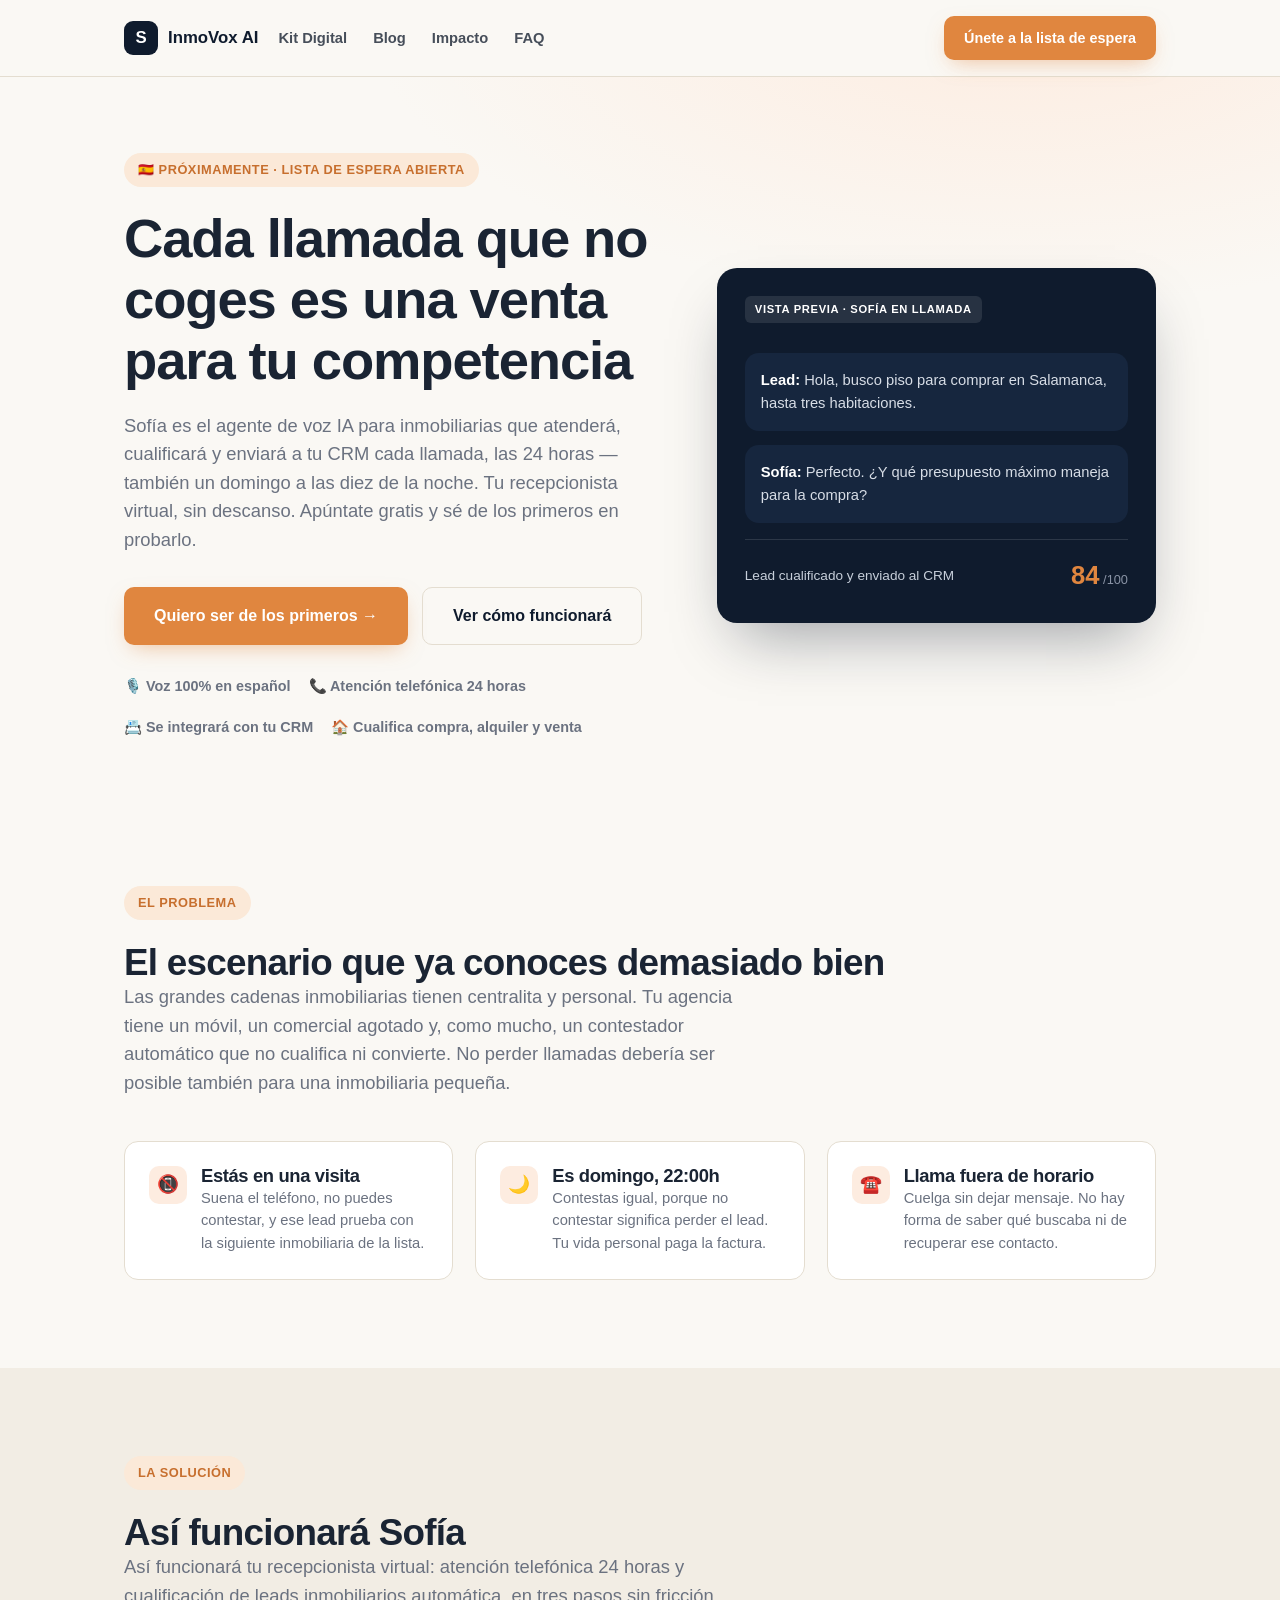
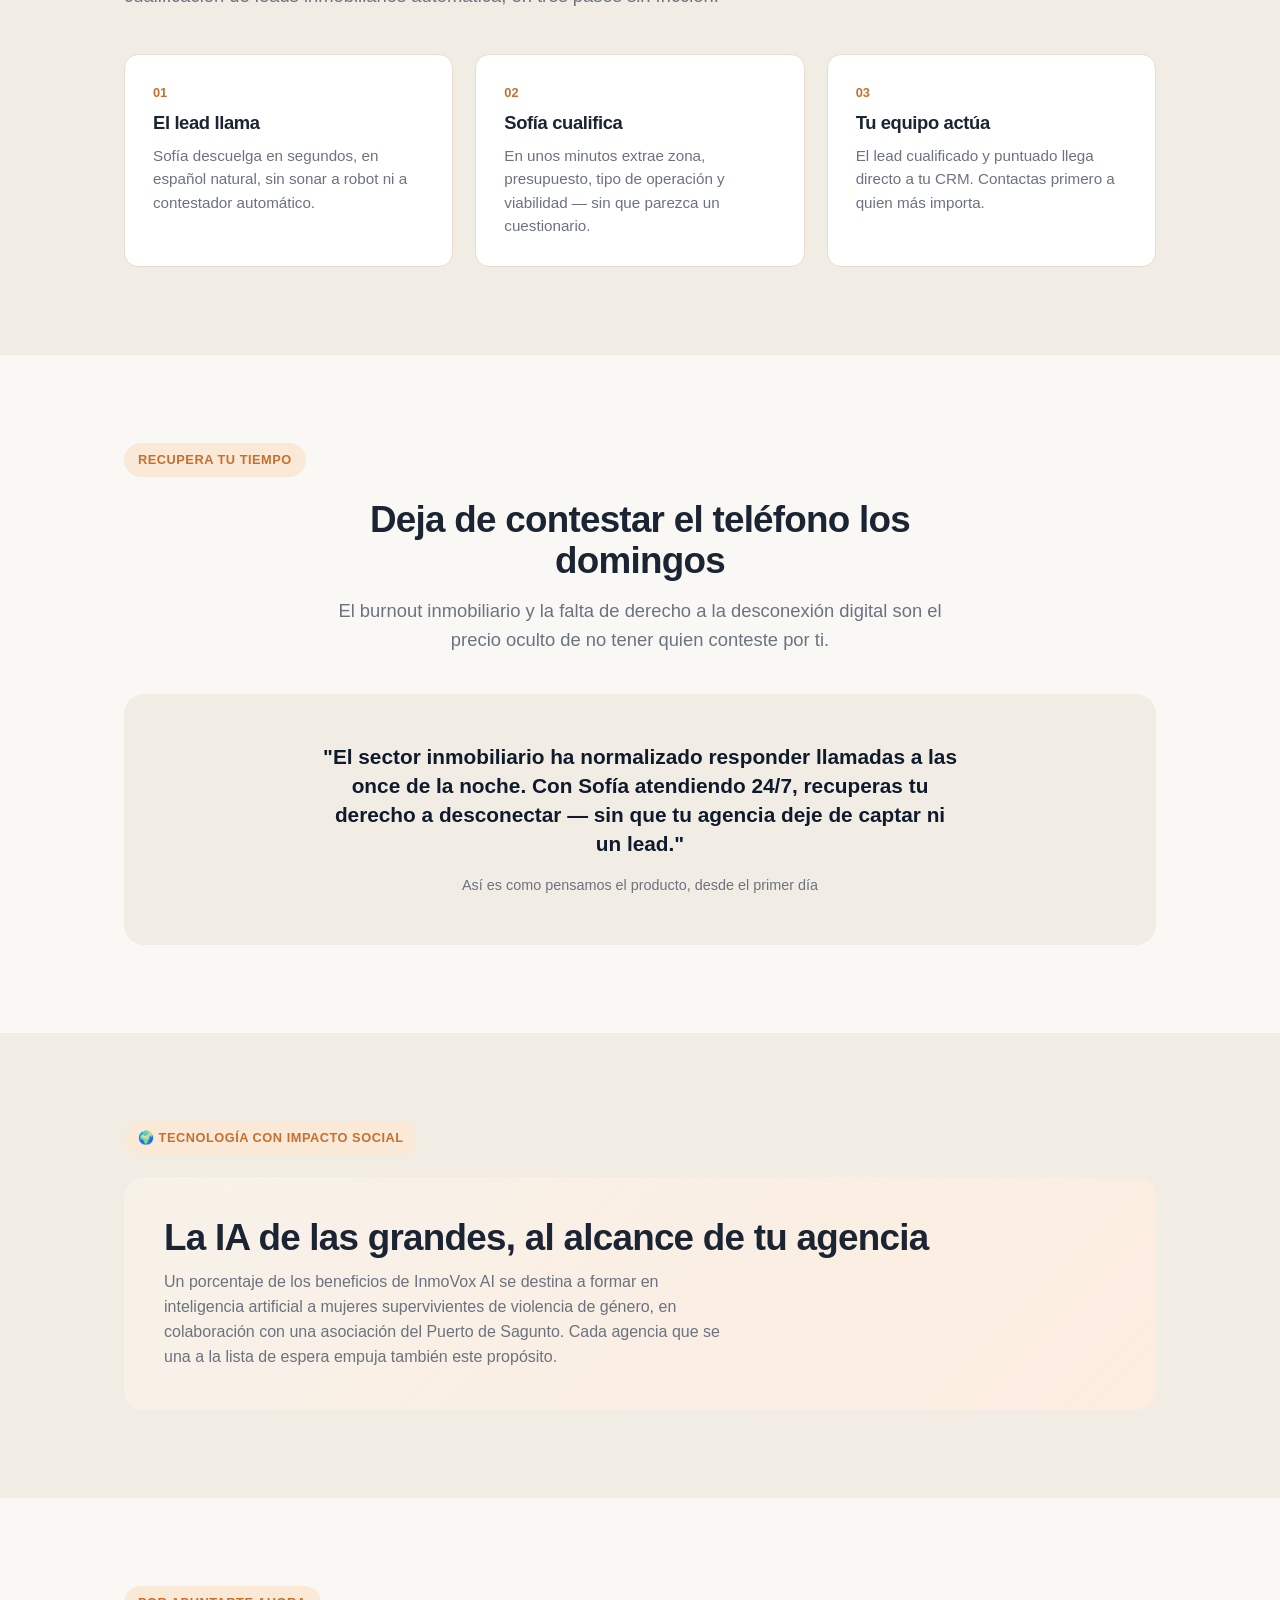
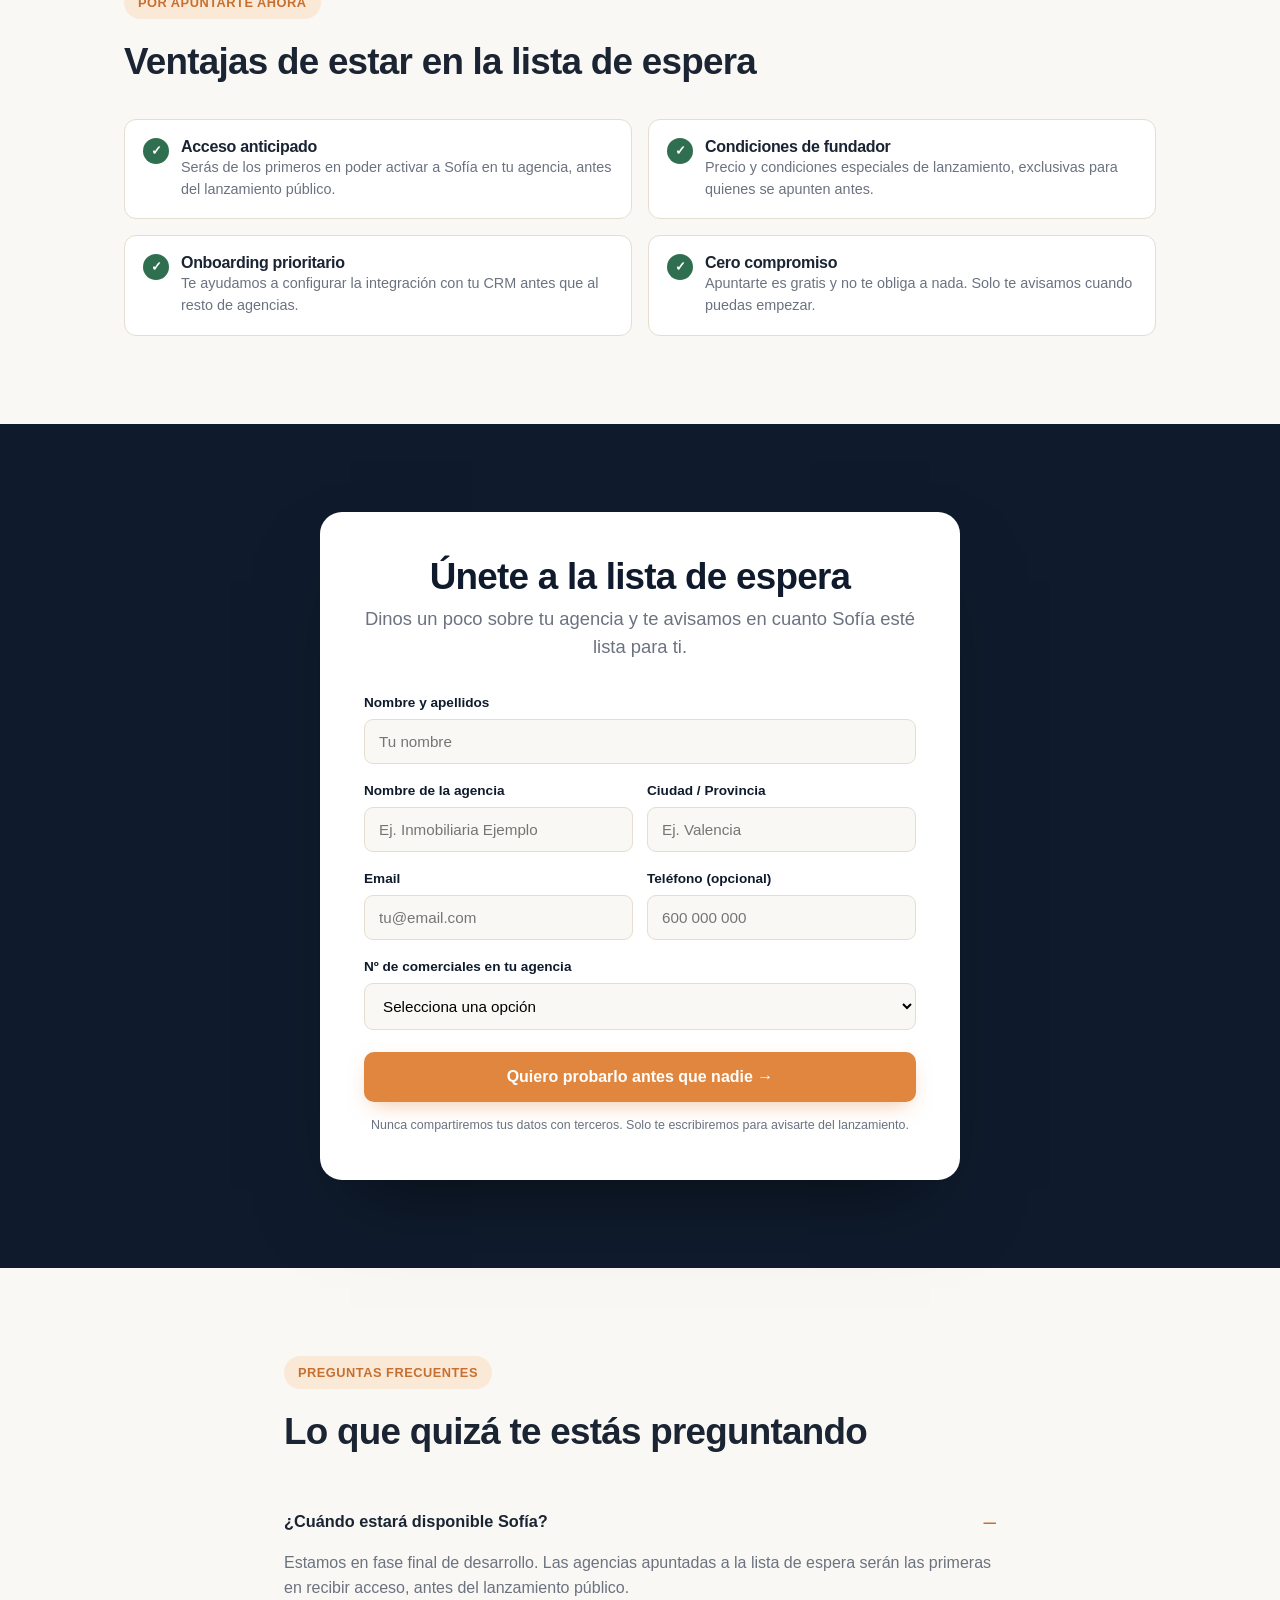
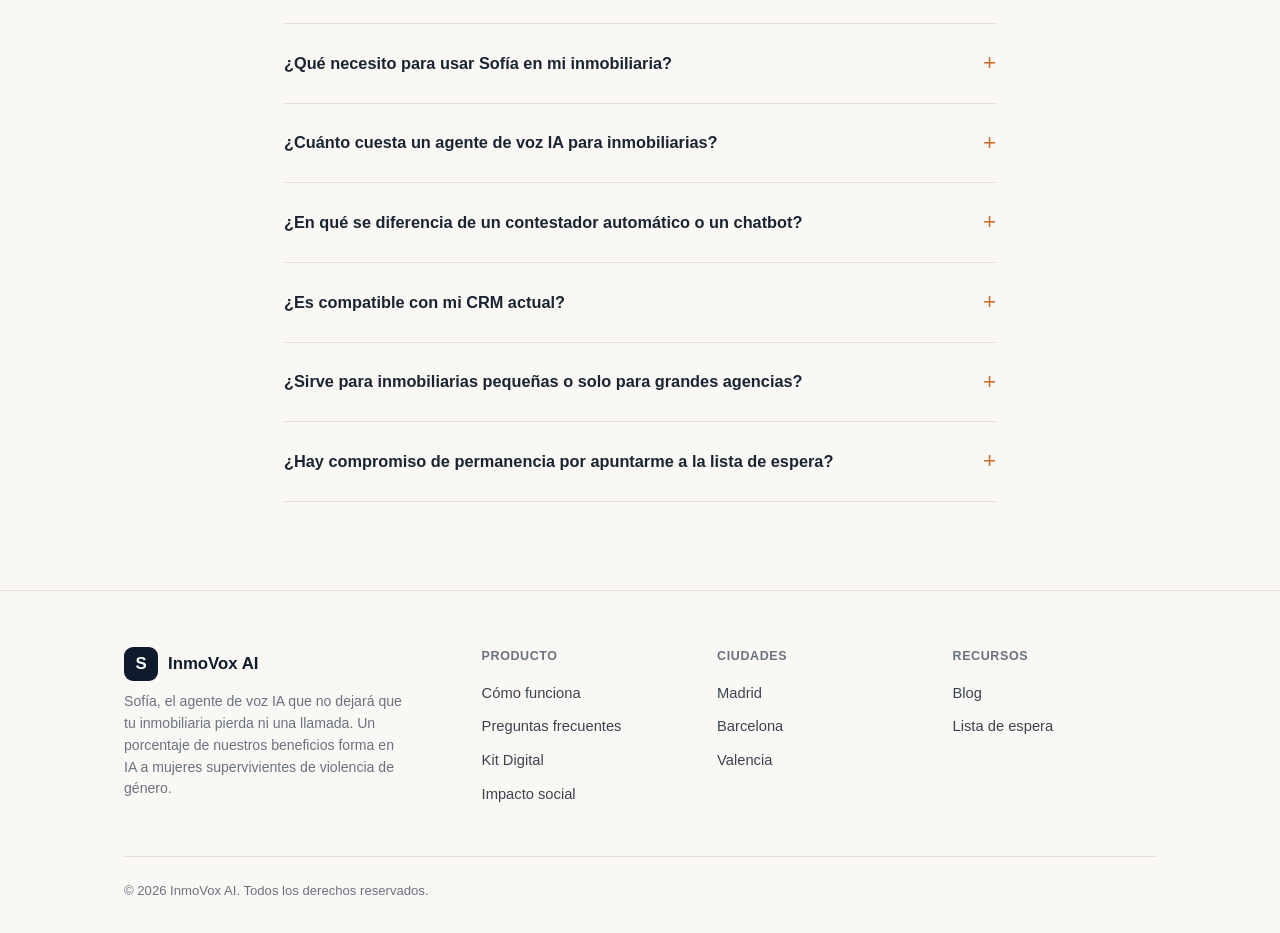
==== index.html @ 0a66fdf8 "Add files via upload" ====
<!DOCTYPE html>
<html lang="es">
<head>
<meta charset="UTF-8">
<meta name="viewport" content="width=device-width, initial-scale=1.0">

<!--
  ============================================================================
  NOTA PARA PILAR — ANTES DE PUBLICAR:
  1) FORMULARIO: ya conectado a Supabase (proyecto "Voice AI Inmobiliaria",
     tabla public.waitlist_signups). Cada envio en index.html, kit-digital.html
     y las 3 paginas de ciudad inserta una fila real. RLS solo permite INSERT
     publico: nadie puede leer los datos desde el navegador, solo tu desde el
     dashboard de Supabase o via SQL.
  2) DOMINIO: sustituir "https://TU-DOMINIO-AQUI.com/" en <link rel="canonical">
     y en las etiquetas og:url de TODAS las paginas una vez tengas el dominio
     final.
  3) OG:IMAGE: falta añadir una imagen de 1200x630px para vista previa al
     compartir en redes/WhatsApp. Añadir og:image y twitter:image cuando la
     tengas.
  ============================================================================
-->

<title>Agente de Voz IA para Inmobiliarias — Sofía | InmoVox AI</title>
<meta name="description" content="Sofía: el agente de voz IA para inmobiliarias que atiende, cualifica y envía leads a tu CRM 24/7. Recepcionista virtual para agencias pequeñas y medianas. Únete gratis a la lista de espera.">
<meta name="robots" content="index, follow">
<link rel="canonical" href="https://TU-DOMINIO-AQUI.com/">

<meta property="og:type" content="website">
<meta property="og:title" content="Agente de Voz IA para Inmobiliarias — Sofía | Lista de espera">
<meta property="og:description" content="Sofía, el agente de voz IA para inmobiliarias: atiende, cualifica y envía leads a tu CRM 24/7. Recepcionista virtual para agencias pequeñas. Únete a la lista de espera.">
<meta property="og:url" content="https://TU-DOMINIO-AQUI.com/">
<meta property="og:locale" content="es_ES">

<meta name="twitter:card" content="summary_large_image">
<meta name="twitter:title" content="Agente de Voz IA para Inmobiliarias — Sofía | Lista de espera">
<meta name="twitter:description" content="Sofía, el agente de voz IA para inmobiliarias que atiende y cualifica llamadas 24/7. Recepcionista virtual para agencias pequeñas.">

<script type="application/ld+json">
{
  "@context": "https://schema.org",
  "@type": "Organization",
  "name": "InmoVox AI",
  "description": "Sofía, el agente de voz IA para inmobiliarias que atiende, cualifica y envía leads al CRM de agencias pequeñas y medianas en España, las 24 horas.",
  "areaServed": "ES",
  "knowsLanguage": "es"
}
</script>

<script type="application/ld+json">
{
  "@context": "https://schema.org",
  "@type": "FAQPage",
  "mainEntity": [
    {
      "@type": "Question",
      "name": "¿Cuándo estará disponible Sofía?",
      "acceptedAnswer": { "@type": "Answer", "text": "Estamos en fase final de desarrollo. Las agencias apuntadas a la lista de espera serán las primeras en recibir acceso, antes del lanzamiento público." }
    },
    {
      "@type": "Question",
      "name": "¿Qué necesito para usar Sofía en mi inmobiliaria?",
      "acceptedAnswer": { "@type": "Answer", "text": "Solo tu número de teléfono actual o uno nuevo que te asignamos, y tu CRM (si ya usas uno). El alta está pensada para completarse en minutos, sin instalación técnica." }
    },
    {
      "@type": "Question",
      "name": "¿Cuánto cuesta un agente de voz IA para inmobiliarias?",
      "acceptedAnswer": { "@type": "Answer", "text": "Habrá planes desde 149€/mes, facturados por minutos de conversación real de tu agente de voz IA, sin permanencia. Las agencias en lista de espera tendrán condiciones especiales de lanzamiento." }
    },
    {
      "@type": "Question",
      "name": "¿En qué se diferencia de un contestador automático o un chatbot?",
      "acceptedAnswer": { "@type": "Answer", "text": "A diferencia de un contestador automático, Sofía mantiene una conversación real en español, entiende lo que le dicen y hace las preguntas adecuadas para cualificar al lead — no se limita a grabar un mensaje ni a dar respuestas predefinidas como un chatbot de texto." }
    },
    {
      "@type": "Question",
      "name": "¿Es compatible con mi CRM actual?",
      "acceptedAnswer": { "@type": "Answer", "text": "Sofía está diseñada para integrarse con Salesforce, HubSpot, Inmovilla y cualquier CRM con API REST." }
    },
    {
      "@type": "Question",
      "name": "¿Sirve para inmobiliarias pequeñas o solo para grandes agencias?",
      "acceptedAnswer": { "@type": "Answer", "text": "Sofía está pensada precisamente para agencias de 1 a 10 comerciales: el precio y el modelo por minutos hacen que sea accesible para pequeñas y medianas inmobiliarias, no solo para las grandes cadenas." }
    },
    {
      "@type": "Question",
      "name": "¿Hay compromiso de permanencia por apuntarme a la lista de espera?",
      "acceptedAnswer": { "@type": "Answer", "text": "Ninguno. Apuntarte es gratuito y sin compromiso. Solo te avisaremos cuando puedas empezar a usar Sofía." }
    }
  ]
}
</script>

<link rel="stylesheet" href="style.css">
</head>
<body>

<header>
  <div class="nav">
    <a href="index.html" class="brand"><span class="brand-mark">S</span> InmoVox AI</a>
    <div class="nav-links">
      <a href="kit-digital.html">Kit Digital</a>
      <a href="blog.html">Blog</a>
      <a href="#impacto">Impacto</a>
      <a href="#faq">FAQ</a>
    </div>
    <a href="#lista-espera" class="btn btn-primary nav-cta" style="padding:11px 20px;font-size:.9rem">Únete a la lista de espera</a>
  </div>
</header>

<main>

  <!-- HERO -->
  <section class="hero">
    <div class="wrap hero-grid">
      <div>
        <span class="eyebrow">🇪🇸 Próximamente · Lista de espera abierta</span>
        <h1>Cada llamada que no coges es una venta para tu competencia</h1>
        <p class="lede">Sofía es el agente de voz IA para inmobiliarias que atenderá, cualificará y enviará a tu CRM cada llamada, las 24 horas — también un domingo a las diez de la noche. Tu recepcionista virtual, sin descanso. Apúntate gratis y sé de los primeros en probarlo.</p>
        <div class="hero-ctas">
          <a href="#lista-espera" class="btn btn-primary">Quiero ser de los primeros →</a>
          <a href="#como-funcionara" class="btn btn-ghost">Ver cómo funcionará</a>
        </div>
        <div class="trust-row">
          <span>🎙️ Voz 100% en español</span>
          <span>📞 Atención telefónica 24 horas</span>
          <span>📇 Se integrará con tu CRM</span>
          <span>🏠 Cualifica compra, alquiler y venta</span>
        </div>
      </div>

      <div class="hero-card">
        <span class="tag">Vista previa · Sofía en llamada</span>
        <div class="call">
          <p><strong>Lead:</strong> Hola, busco piso para comprar en Salamanca, hasta tres habitaciones.</p>
        </div>
        <div class="call">
          <p><strong>Sofía:</strong> Perfecto. ¿Y qué presupuesto máximo maneja para la compra?</p>
        </div>
        <div class="score">
          <span style="color:#c7cfda;font-size:.85rem">Lead cualificado y enviado al CRM</span>
          <span><b>84</b><span style="color:#8a94a6;font-size:.8rem"> /100</span></span>
        </div>
      </div>
    </div>
  </section>

  <!-- PROBLEMA -->
  <section id="problema">
    <div class="wrap">
      <span class="eyebrow">El problema</span>
      <h2>El escenario que ya conoces demasiado bien</h2>
      <p class="lede">Las grandes cadenas inmobiliarias tienen centralita y personal. Tu agencia tiene un móvil, un comercial agotado y, como mucho, un contestador automático que no cualifica ni convierte. No perder llamadas debería ser posible también para una inmobiliaria pequeña.</p>

      <div class="cards3">
        <div class="pain-card">
          <div class="pain-icon">📵</div>
          <div><h3>Estás en una visita</h3><p style="color:var(--muted);font-size:.92rem">Suena el teléfono, no puedes contestar, y ese lead prueba con la siguiente inmobiliaria de la lista.</p></div>
        </div>
        <div class="pain-card">
          <div class="pain-icon">🌙</div>
          <div><h3>Es domingo, 22:00h</h3><p style="color:var(--muted);font-size:.92rem">Contestas igual, porque no contestar significa perder el lead. Tu vida personal paga la factura.</p></div>
        </div>
        <div class="pain-card">
          <div class="pain-icon">☎️</div>
          <div><h3>Llama fuera de horario</h3><p style="color:var(--muted);font-size:.92rem">Cuelga sin dejar mensaje. No hay forma de saber qué buscaba ni de recuperar ese contacto.</p></div>
        </div>
      </div>
    </div>
  </section>

  <!-- COMO FUNCIONARA -->
  <section id="como-funcionara" style="background:var(--paper-alt)">
    <div class="wrap">
      <span class="eyebrow">La solución</span>
      <h2>Así funcionará Sofía</h2>
      <p class="lede">Así funcionará tu recepcionista virtual: atención telefónica 24 horas y cualificación de leads inmobiliarios automática, en tres pasos sin fricción.</p>

      <div class="cards3">
        <div class="card">
          <div class="num">01</div>
          <h3>El lead llama</h3>
          <p>Sofía descuelga en segundos, en español natural, sin sonar a robot ni a contestador automático.</p>
        </div>
        <div class="card">
          <div class="num">02</div>
          <h3>Sofía cualifica</h3>
          <p>En unos minutos extrae zona, presupuesto, tipo de operación y viabilidad — sin que parezca un cuestionario.</p>
        </div>
        <div class="card">
          <div class="num">03</div>
          <h3>Tu equipo actúa</h3>
          <p>El lead cualificado y puntuado llega directo a tu CRM. Contactas primero a quien más importa.</p>
        </div>
      </div>
    </div>
  </section>

  <!-- ANGULO 2: VIDA PERSONAL -->
  <section id="recupera-tu-tiempo">
    <div class="wrap">
      <span class="eyebrow">Recupera tu tiempo</span>
      <h2 style="text-align:center;max-width:680px;margin:0 auto">Deja de contestar el teléfono los domingos</h2>
      <p class="lede" style="text-align:center;margin:16px auto 0">El burnout inmobiliario y la falta de derecho a la desconexión digital son el precio oculto de no tener quien conteste por ti.</p>
      <div class="quote-block">
        <p>"El sector inmobiliario ha normalizado responder llamadas a las once de la noche. Con Sofía atendiendo 24/7, recuperas tu derecho a desconectar — sin que tu agencia deje de captar ni un lead."</p>
        <span>Así es como pensamos el producto, desde el primer día</span>
      </div>
    </div>
  </section>

  <!-- ANGULO 3: PROPOSITO -->
  <section id="impacto" style="background:var(--paper-alt)">
    <div class="wrap">
      <span class="eyebrow">🌍 Tecnología con impacto social</span>
      <div class="impact-box">
        <div>
          <h2 style="margin-bottom:12px">La IA de las grandes, al alcance de tu agencia</h2>
          <p>Un porcentaje de los beneficios de InmoVox AI se destina a formar en inteligencia artificial a mujeres supervivientes de violencia de género, en colaboración con una asociación del Puerto de Sagunto. Cada agencia que se una a la lista de espera empuja también este propósito.</p>
        </div>
      </div>
    </div>
  </section>

  <!-- VENTAJAS LISTA ESPERA -->
  <section>
    <div class="wrap">
      <span class="eyebrow">Por apuntarte ahora</span>
      <h2>Ventajas de estar en la lista de espera</h2>
      <div class="perks">
        <div class="perk"><span class="perk-check">✓</span><div><h3 style="font-size:1rem">Acceso anticipado</h3><p style="color:var(--muted);font-size:.9rem">Serás de los primeros en poder activar a Sofía en tu agencia, antes del lanzamiento público.</p></div></div>
        <div class="perk"><span class="perk-check">✓</span><div><h3 style="font-size:1rem">Condiciones de fundador</h3><p style="color:var(--muted);font-size:.9rem">Precio y condiciones especiales de lanzamiento, exclusivas para quienes se apunten antes.</p></div></div>
        <div class="perk"><span class="perk-check">✓</span><div><h3 style="font-size:1rem">Onboarding prioritario</h3><p style="color:var(--muted);font-size:.9rem">Te ayudamos a configurar la integración con tu CRM antes que al resto de agencias.</p></div></div>
        <div class="perk"><span class="perk-check">✓</span><div><h3 style="font-size:1rem">Cero compromiso</h3><p style="color:var(--muted);font-size:.9rem">Apuntarte es gratis y no te obliga a nada. Solo te avisamos cuando puedas empezar.</p></div></div>
      </div>
    </div>
  </section>

  <!-- FORMULARIO -->
  <section id="lista-espera" class="form-section">
    <div class="wrap">
      <div class="form-wrap">
        <div id="formIntro">
          <h2>Únete a la lista de espera</h2>
          <p class="lede">Dinos un poco sobre tu agencia y te avisamos en cuanto Sofía esté lista para ti.</p>
          <form id="waitlistForm">
            <div class="field">
              <label for="nombre">Nombre y apellidos</label>
              <input type="text" id="nombre" name="nombre" required placeholder="Tu nombre">
            </div>
            <div class="row2">
              <div class="field">
                <label for="agencia">Nombre de la agencia</label>
                <input type="text" id="agencia" name="agencia" required placeholder="Ej. Inmobiliaria Ejemplo">
              </div>
              <div class="field">
                <label for="ciudad">Ciudad / Provincia</label>
                <input type="text" id="ciudad" name="ciudad" required placeholder="Ej. Valencia">
              </div>
            </div>
            <div class="row2">
              <div class="field">
                <label for="email">Email</label>
                <input type="email" id="email" name="email" required placeholder="tu@email.com">
              </div>
              <div class="field">
                <label for="telefono">Teléfono (opcional)</label>
                <input type="tel" id="telefono" name="telefono" placeholder="600 000 000">
              </div>
            </div>
            <div class="field">
              <label for="comerciales">Nº de comerciales en tu agencia</label>
              <select id="comerciales" name="comerciales" required>
                <option value="" disabled selected>Selecciona una opción</option>
                <option value="1-3">1 a 3</option>
                <option value="4-6">4 a 6</option>
                <option value="7-10">7 a 10</option>
                <option value="10+">Más de 10</option>
              </select>
            </div>
            <button type="submit" class="btn btn-primary form-submit">Quiero probarlo antes que nadie →</button>
            <p class="privacy">Nunca compartiremos tus datos con terceros. Solo te escribiremos para avisarte del lanzamiento.</p>
          </form>
        </div>

        <div id="successMsg" class="success-msg">
          <div class="check">✓</div>
          <h2>¡Ya estás dentro!</h2>
          <p class="lede" style="margin-top:8px">Gracias por apuntarte. Te avisaremos en cuanto Sofía esté lista para tu agencia — con tus condiciones de fundador.</p>
        </div>
      </div>
    </div>
  </section>

  <!-- FAQ -->
  <section id="faq">
    <div class="wrap" style="max-width:760px">
      <span class="eyebrow">Preguntas frecuentes</span>
      <h2 style="margin-bottom:10px">Lo que quizá te estás preguntando</h2>

      <div style="margin-top:30px">
        <details class="faq-item" open>
          <summary>¿Cuándo estará disponible Sofía?</summary>
          <p>Estamos en fase final de desarrollo. Las agencias apuntadas a la lista de espera serán las primeras en recibir acceso, antes del lanzamiento público.</p>
        </details>
        <details class="faq-item">
          <summary>¿Qué necesito para usar Sofía en mi inmobiliaria?</summary>
          <p>Solo tu número de teléfono actual o uno nuevo que te asignamos, y tu CRM si ya usas uno. El alta está pensada para completarse en minutos.</p>
        </details>
        <details class="faq-item">
          <summary>¿Cuánto cuesta un agente de voz IA para inmobiliarias?</summary>
          <p>Habrá planes desde 149€/mes, facturados por minutos de conversación real de tu agente de voz IA, sin permanencia. Las agencias en lista de espera tendrán condiciones especiales de lanzamiento.</p>
        </details>
        <details class="faq-item">
          <summary>¿En qué se diferencia de un contestador automático o un chatbot?</summary>
          <p>A diferencia de un contestador automático, Sofía mantiene una conversación real en español, entiende lo que le dicen y hace las preguntas adecuadas para cualificar al lead — no se limita a grabar un mensaje ni a dar respuestas predefinidas como un chatbot de texto.</p>
        </details>
        <details class="faq-item">
          <summary>¿Es compatible con mi CRM actual?</summary>
          <p>Sofía está diseñada para integrarse con Salesforce, HubSpot, Inmovilla y cualquier CRM con API REST.</p>
        </details>
        <details class="faq-item">
          <summary>¿Sirve para inmobiliarias pequeñas o solo para grandes agencias?</summary>
          <p>Sofía está pensada precisamente para agencias de 1 a 10 comerciales: el precio y el modelo por minutos hacen que sea accesible para pequeñas y medianas inmobiliarias, no solo para las grandes cadenas.</p>
        </details>
        <details class="faq-item">
          <summary>¿Hay compromiso de permanencia por apuntarme a la lista de espera?</summary>
          <p>Ninguno. Apuntarte es gratuito y sin compromiso. Solo te avisaremos cuando puedas empezar a usar Sofía.</p>
        </details>
      </div>
    </div>
  </section>

</main>

<footer>
  <div class="wrap">
    <div class="foot-cols">
      <div class="foot-brand">
        <div class="brand"><span class="brand-mark">S</span> InmoVox AI</div>
        <p>Sofía, el agente de voz IA que no dejará que tu inmobiliaria pierda ni una llamada. Un porcentaje de nuestros beneficios forma en IA a mujeres supervivientes de violencia de género.</p>
      </div>
      <div>
        <h4>Producto</h4>
        <ul>
          <li><a href="#como-funcionara">Cómo funciona</a></li>
          <li><a href="#faq">Preguntas frecuentes</a></li>
          <li><a href="kit-digital.html">Kit Digital</a></li>
          <li><a href="#impacto">Impacto social</a></li>
        </ul>
      </div>
      <div>
        <h4>Ciudades</h4>
        <ul>
          <li><a href="agente-voz-ia-inmobiliaria-madrid.html">Madrid</a></li>
          <li><a href="agente-voz-ia-inmobiliaria-barcelona.html">Barcelona</a></li>
          <li><a href="agente-voz-ia-inmobiliaria-valencia.html">Valencia</a></li>
        </ul>
      </div>
      <div>
        <h4>Recursos</h4>
        <ul>
          <li><a href="blog.html">Blog</a></li>
          <li><a href="#lista-espera">Lista de espera</a></li>
        </ul>
      </div>
    </div>
    <div class="foot-bottom">
      <p>© 2026 InmoVox AI. Todos los derechos reservados.</p>
    </div>
  </div>
</footer>

<script>
  // Conectado a Supabase (proyecto "Voice AI Inmobiliaria").
  // Tabla: public.waitlist_signups — RLS activo, solo permite INSERT publico (sin lectura).
  const SUPABASE_URL = 'https://ouoieuzhmzzmtzskmnyb.supabase.co';
  const SUPABASE_ANON_KEY = 'sb_publishable_kmMrrOkViVyddbEmUrlMnQ_MWT5SmJP';

  const form = document.getElementById('waitlistForm');
  if (form) {
    const submitBtn = form.querySelector('.form-submit');

    form.addEventListener('submit', async function (e) {
      e.preventDefault();

      const data = {
        nombre: form.nombre.value.trim(),
        agencia: form.agencia.value.trim(),
        ciudad: form.ciudad.value.trim(),
        email: form.email.value.trim(),
        telefono: form.telefono.value.trim() || null,
        comerciales: form.comerciales.value,
        pagina_origen: window.location.pathname
      };

      const originalBtnText = submitBtn.textContent;
      submitBtn.disabled = true;
      submitBtn.textContent = 'Enviando...';

      try {
        const res = await fetch(`${SUPABASE_URL}/rest/v1/waitlist_signups`, {
          method: 'POST',
          headers: {
            'Content-Type': 'application/json',
            'apikey': SUPABASE_ANON_KEY,
            'Authorization': `Bearer ${SUPABASE_ANON_KEY}`,
            'Prefer': 'return=minimal'
          },
          body: JSON.stringify(data)
        });

        if (res.ok) {
          document.getElementById('formIntro').style.display = 'none';
          document.getElementById('successMsg').style.display = 'block';
          return;
        }

        if (res.status === 409) {
          alert('Este email ya está en la lista de espera. Te avisaremos en cuanto Sofía esté lista.');
        } else {
          alert('No hemos podido guardar tu registro. Inténtalo de nuevo en unos segundos.');
        }
      } catch (err) {
        alert('No hemos podido conectar con el servidor. Comprueba tu conexión e inténtalo de nuevo.');
      } finally {
        submitBtn.disabled = false;
        submitBtn.textContent = originalBtnText;
      }
    });
  }
</script>

</body>
</html>
---- style.css ----
:root{
  --navy:#0f1b2d;
  --navy-light:#16263e;
  --ink:#1a2433;
  --paper:#faf8f4;
  --paper-alt:#f2ede4;
  --amber:#e0863f;
  --amber-dark:#c76f2e;
  --green:#2f6f4f;
  --line:#e4ddd0;
  --muted:#6b7280;
  --radius:14px;
  font-family: -apple-system, BlinkMacSystemFont, "Segoe UI", Roboto, Helvetica, Arial, sans-serif;
}
*{box-sizing:border-box;margin:0;padding:0}
html{scroll-behavior:smooth}
body{background:var(--paper);color:var(--ink);line-height:1.55;-webkit-font-smoothing:antialiased}
img,svg{display:block;max-width:100%}
a{color:inherit}
.wrap{max-width:1080px;margin:0 auto;padding:0 24px}
section{padding:88px 0}
h1,h2,h3{font-weight:800;letter-spacing:-0.02em;line-height:1.12}
h1{font-size:clamp(2.1rem,5vw,3.4rem)}
h2{font-size:clamp(1.6rem,3.4vw,2.3rem)}
h3{font-size:1.15rem}
.eyebrow{display:inline-flex;align-items:center;gap:8px;font-size:.8rem;font-weight:700;letter-spacing:.04em;text-transform:uppercase;color:var(--amber-dark);background:#fbe9d8;padding:7px 14px;border-radius:999px;margin-bottom:22px}
.lede{font-size:1.15rem;color:var(--muted);max-width:640px}
.btn{display:inline-flex;align-items:center;justify-content:center;gap:8px;font-weight:700;font-size:1rem;border:none;border-radius:10px;padding:16px 30px;cursor:pointer;text-decoration:none;transition:transform .15s ease, box-shadow .15s ease}
.btn-primary{background:var(--amber);color:#fff;box-shadow:0 8px 22px -8px rgba(224,134,63,.55)}
.btn-primary:hover{transform:translateY(-2px);box-shadow:0 12px 26px -8px rgba(224,134,63,.65)}
.btn-ghost{background:transparent;color:var(--navy);border:1.5px solid var(--line)}
.btn-ghost:hover{border-color:var(--navy)}

header{position:sticky;top:0;z-index:40;background:rgba(250,248,244,.9);backdrop-filter:blur(8px);border-bottom:1px solid var(--line)}
.nav{display:flex;align-items:center;justify-content:space-between;padding:16px 24px;max-width:1080px;margin:0 auto;gap:20px}
.brand{display:flex;align-items:center;gap:10px;font-weight:800;font-size:1.05rem;color:var(--navy);text-decoration:none;flex:0 0 auto}
.brand-mark{width:34px;height:34px;border-radius:9px;background:var(--navy);display:flex;align-items:center;justify-content:center;color:#fff;font-weight:800}
.nav-links{display:flex;align-items:center;gap:26px;font-size:.92rem;font-weight:600;color:var(--ink);flex:1}
.nav-links a{text-decoration:none;color:var(--ink);opacity:.8}
.nav-links a:hover{opacity:1}
.nav-cta{flex:0 0 auto}

.breadcrumb{font-size:.85rem;color:var(--muted);margin-bottom:18px}
.breadcrumb a{color:var(--amber-dark);text-decoration:none;font-weight:600}
.breadcrumb a:hover{text-decoration:underline}

.hero{padding:76px 0 60px;background:radial-gradient(1100px 500px at 80% -10%, #fdece0 0%, transparent 60%)}
.hero-grid{display:grid;grid-template-columns:1.1fr .9fr;gap:56px;align-items:center}
.hero h1{margin-bottom:20px}
.hero .lede{margin-bottom:32px}
.hero-ctas{display:flex;flex-wrap:wrap;gap:14px;margin-bottom:30px}
.trust-row{display:flex;flex-wrap:wrap;gap:18px;color:var(--muted);font-size:.9rem;font-weight:600}
.trust-row span{display:flex;align-items:center;gap:6px}

.hero-card{background:var(--navy);border-radius:20px;padding:28px;color:#fff;box-shadow:0 30px 60px -20px rgba(15,27,45,.4)}
.hero-card .tag{display:inline-block;font-size:.7rem;font-weight:700;letter-spacing:.06em;text-transform:uppercase;background:rgba(255,255,255,.1);padding:5px 10px;border-radius:6px;margin-bottom:16px}
.hero-card .call{background:var(--navy-light);border-radius:14px;padding:16px;margin-top:14px}
.hero-card .call p{font-size:.92rem;color:#d7dde6}
.hero-card .call strong{color:#fff}
.hero-card .score{margin-top:16px;display:flex;justify-content:space-between;align-items:center;padding-top:16px;border-top:1px solid rgba(255,255,255,.12)}
.hero-card .score b{font-size:1.6rem;color:var(--amber)}

.band{background:var(--navy);color:#fff}
.band .eyebrow{background:rgba(255,255,255,.12);color:#f5c99a}

.cards3{display:grid;grid-template-columns:repeat(3,1fr);gap:22px;margin-top:44px}
.cards2{display:grid;grid-template-columns:repeat(2,1fr);gap:22px;margin-top:44px}
.card{background:#fff;border:1px solid var(--line);border-radius:var(--radius);padding:28px}
.card .num{font-size:.8rem;font-weight:800;color:var(--amber-dark);margin-bottom:10px}
.card h3{margin-bottom:10px}
.card p{color:var(--muted);font-size:.95rem}

.pain-card{background:#fff;border:1px solid var(--line);border-radius:var(--radius);padding:24px;display:flex;gap:14px;align-items:flex-start}
.pain-icon{flex:0 0 auto;width:38px;height:38px;border-radius:10px;background:#fdece0;display:flex;align-items:center;justify-content:center;font-size:1.1rem}

.quote-block{background:var(--paper-alt);border-radius:20px;padding:48px;text-align:center;margin-top:40px}
.quote-block p{font-size:1.3rem;font-weight:700;color:var(--navy);max-width:640px;margin:0 auto 14px;line-height:1.4}
.quote-block span{color:var(--muted);font-size:.9rem}

.impact-box{background:linear-gradient(135deg,#f7f2e9,#fdece0);border-radius:20px;padding:40px;display:grid;grid-template-columns:1fr auto;gap:30px;align-items:center}
.impact-box p{color:var(--muted);max-width:560px}

.perks{display:grid;grid-template-columns:repeat(2,1fr);gap:16px;margin-top:36px}
.perk{display:flex;gap:12px;align-items:flex-start;background:#fff;border:1px solid var(--line);border-radius:12px;padding:18px}
.perk-check{flex:0 0 auto;width:26px;height:26px;border-radius:50%;background:var(--green);color:#fff;display:flex;align-items:center;justify-content:center;font-size:.8rem;font-weight:800}

.form-section{background:var(--navy);color:#fff}
.form-wrap{background:#fff;color:var(--ink);border-radius:22px;padding:44px;max-width:640px;margin:0 auto;box-shadow:0 40px 80px -30px rgba(0,0,0,.5)}
.form-wrap h2{color:var(--navy);text-align:center;margin-bottom:8px}
.form-wrap .lede{text-align:center;margin:0 auto 30px;color:var(--muted)}
.field{margin-bottom:16px}
.field label{display:block;font-size:.85rem;font-weight:700;margin-bottom:6px;color:var(--navy)}
.field input, .field select{width:100%;padding:13px 14px;border:1.5px solid var(--line);border-radius:9px;font-size:.95rem;font-family:inherit;background:var(--paper)}
.field input:focus, .field select:focus{outline:none;border-color:var(--amber)}
.row2{display:grid;grid-template-columns:1fr 1fr;gap:14px}
.form-submit{width:100%;margin-top:6px}
.privacy{font-size:.78rem;color:var(--muted);text-align:center;margin-top:14px}
.success-msg{display:none;text-align:center;padding:20px 0}
.success-msg .check{width:56px;height:56px;border-radius:50%;background:#e6f4ec;color:var(--green);display:flex;align-items:center;justify-content:center;font-size:1.6rem;margin:0 auto 16px}

.faq-item{border-bottom:1px solid var(--line);padding:22px 0}
.faq-item summary{cursor:pointer;font-weight:700;font-size:1.02rem;list-style:none;display:flex;justify-content:space-between;align-items:center}
.faq-item summary::-webkit-details-marker{display:none}
.faq-item summary::after{content:"+";font-size:1.4rem;color:var(--amber-dark);font-weight:400}
.faq-item[open] summary::after{content:"\2013"}
.faq-item p{margin-top:12px;color:var(--muted)}

footer{padding:56px 0 32px;border-top:1px solid var(--line)}
.foot-cols{display:grid;grid-template-columns:1.6fr 1fr 1fr 1fr;gap:32px;margin-bottom:40px}
.foot-cols h4{font-size:.78rem;text-transform:uppercase;letter-spacing:.05em;color:var(--muted);margin-bottom:14px}
.foot-cols ul{list-style:none}
.foot-cols li{margin-bottom:9px}
.foot-cols a{color:var(--ink);text-decoration:none;font-size:.92rem;opacity:.85}
.foot-cols a:hover{opacity:1;text-decoration:underline}
.foot-brand p{color:var(--muted);font-size:.88rem;margin-top:10px;max-width:280px}
.foot-bottom{display:flex;justify-content:space-between;align-items:center;flex-wrap:wrap;gap:12px;padding-top:24px;border-top:1px solid var(--line)}
.foot-bottom p{color:var(--muted);font-size:.82rem}

/* Blog / article prose */
.blog-grid{display:grid;grid-template-columns:repeat(3,1fr);gap:24px;margin-top:40px}
.blog-card{background:#fff;border:1px solid var(--line);border-radius:var(--radius);padding:26px;display:flex;flex-direction:column;text-decoration:none;color:inherit;transition:transform .15s ease, box-shadow .15s ease}
.blog-card:hover{transform:translateY(-3px);box-shadow:0 16px 30px -14px rgba(15,27,45,.25)}
.blog-card .cat{font-size:.72rem;font-weight:700;text-transform:uppercase;letter-spacing:.04em;color:var(--amber-dark);margin-bottom:10px}
.blog-card h3{font-size:1.08rem;margin-bottom:10px}
.blog-card p{color:var(--muted);font-size:.9rem;flex:1}
.blog-card .readmore{margin-top:14px;font-weight:700;font-size:.88rem;color:var(--navy)}

.article-head{max-width:760px;margin:0 auto;text-align:left}
.article-meta{color:var(--muted);font-size:.88rem;margin-bottom:18px}
.prose{max-width:760px;margin:0 auto}
.prose h2{margin-top:40px;margin-bottom:14px;font-size:1.5rem}
.prose p{margin-bottom:18px;color:#2b2b2b;font-size:1.03rem;line-height:1.7}
.prose ul{margin:0 0 18px 22px}
.prose li{margin-bottom:8px;color:#2b2b2b;line-height:1.6}
.prose blockquote{border-left:4px solid var(--amber);background:var(--paper-alt);padding:18px 22px;border-radius:0 12px 12px 0;margin:24px 0;font-weight:700;color:var(--navy);font-size:1.08rem}
.cta-box{background:var(--navy);color:#fff;border-radius:18px;padding:32px;text-align:center;margin:40px 0}
.cta-box h3{color:#fff;margin-bottom:10px}
.cta-box p{color:#c7cfda;margin-bottom:20px;max-width:480px;margin-left:auto;margin-right:auto}

.local-strip{display:flex;flex-wrap:wrap;gap:12px;margin-top:20px}
.local-chip{background:#fff;border:1px solid var(--line);border-radius:999px;padding:8px 16px;font-size:.85rem;font-weight:600;color:var(--navy)}

.disclaimer{font-size:.82rem;color:var(--muted);background:var(--paper-alt);border-radius:12px;padding:16px 20px;margin-top:24px}
.disclaimer a{color:var(--amber-dark);font-weight:600;text-decoration:none}
.disclaimer a:hover{text-decoration:underline}

.kit-table{width:100%;border-collapse:collapse;margin-top:30px;background:#fff;border-radius:var(--radius);overflow:hidden;border:1px solid var(--line)}
.kit-table th,.kit-table td{padding:16px 18px;text-align:left;border-bottom:1px solid var(--line);font-size:.95rem}
.kit-table th{background:var(--navy);color:#fff;font-size:.8rem;text-transform:uppercase;letter-spacing:.04em}
.kit-table td.amount{font-weight:800;color:var(--amber-dark);font-size:1.1rem}
.kit-table tr:last-child td{border-bottom:none}

.steps-list{counter-reset:step;margin-top:36px;display:grid;gap:18px}
.step-item{display:flex;gap:18px;align-items:flex-start;background:#fff;border:1px solid var(--line);border-radius:var(--radius);padding:22px}
.step-item .step-n{flex:0 0 auto;width:36px;height:36px;border-radius:50%;background:var(--navy);color:#fff;display:flex;align-items:center;justify-content:center;font-weight:800}

@media (max-width:820px){
  .hero-grid{grid-template-columns:1fr}
  .cards3{grid-template-columns:1fr}
  .cards2{grid-template-columns:1fr}
  .blog-grid{grid-template-columns:1fr}
  .perks{grid-template-columns:1fr}
  .row2{grid-template-columns:1fr}
  .impact-box{grid-template-columns:1fr;text-align:center}
  .form-wrap{padding:28px}
  section{padding:60px 0}
  .foot-cols{grid-template-columns:1fr 1fr}
  .nav-links{display:none}
}
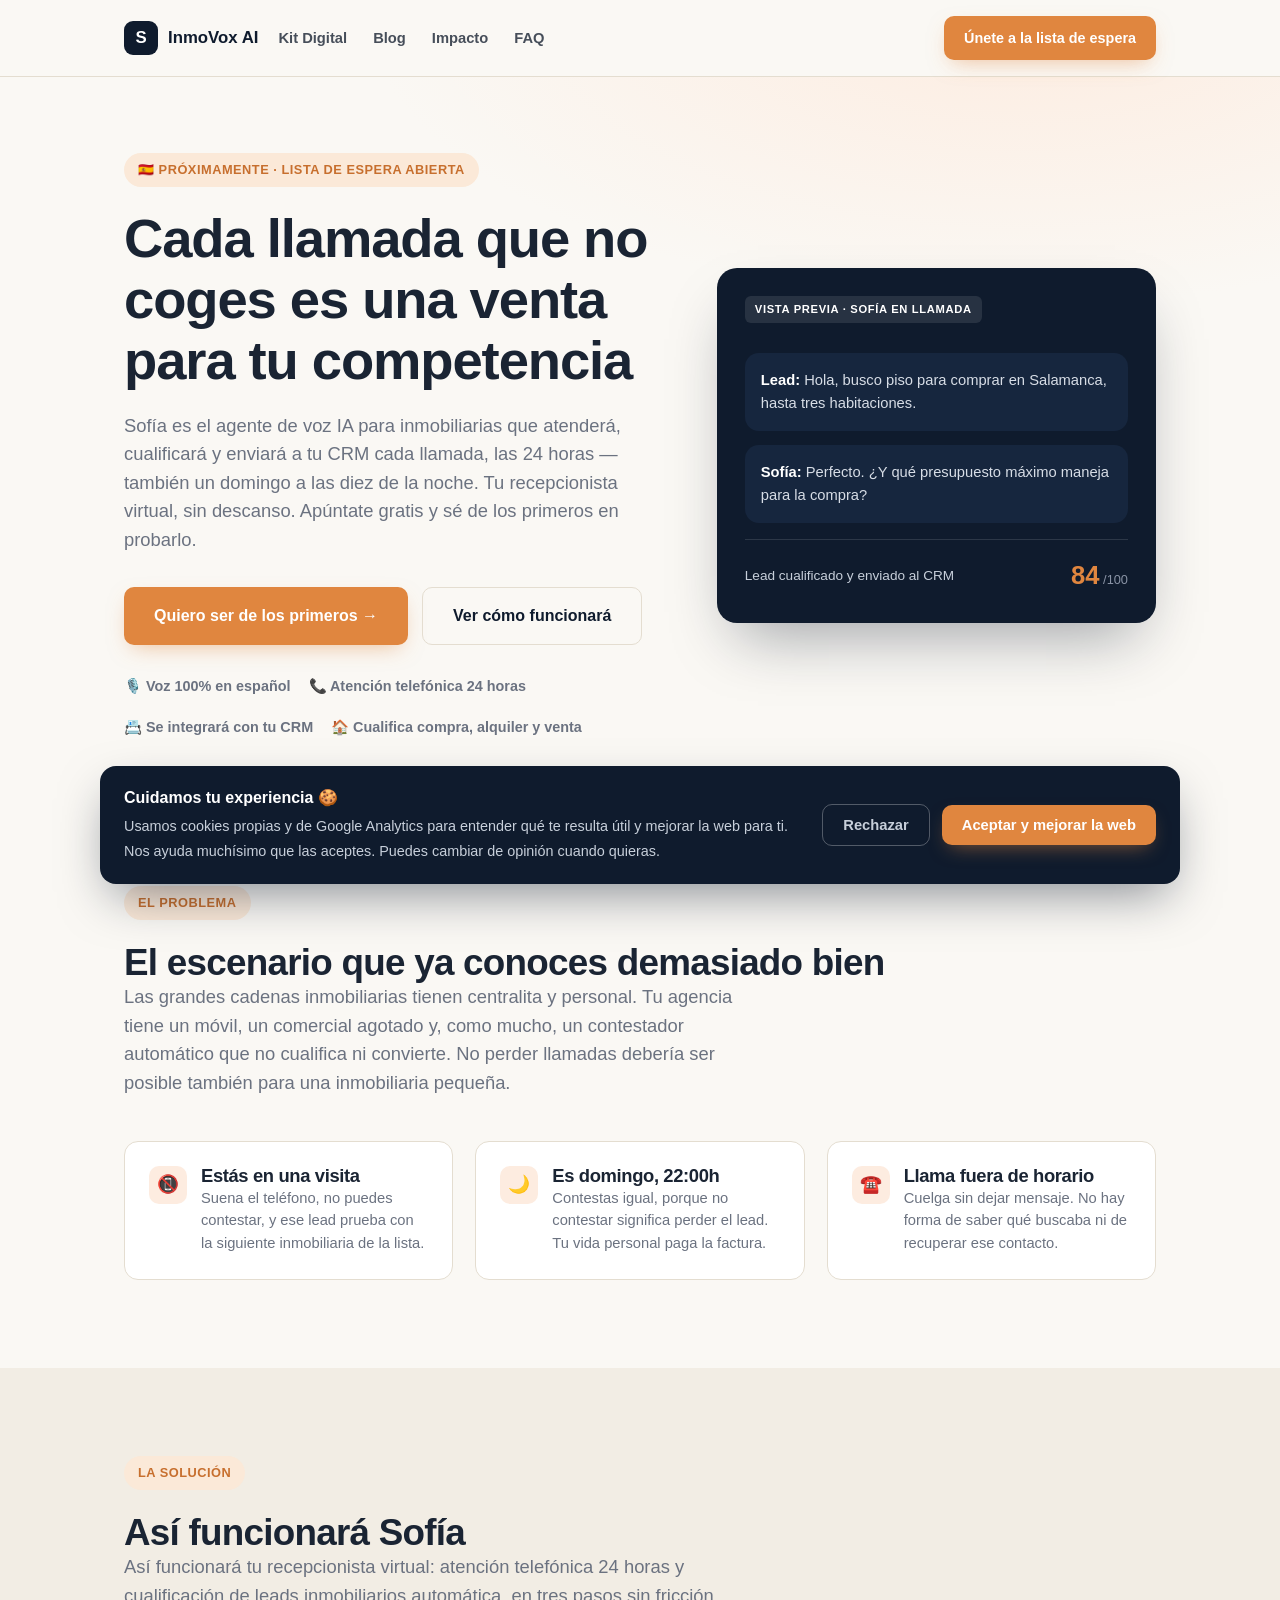
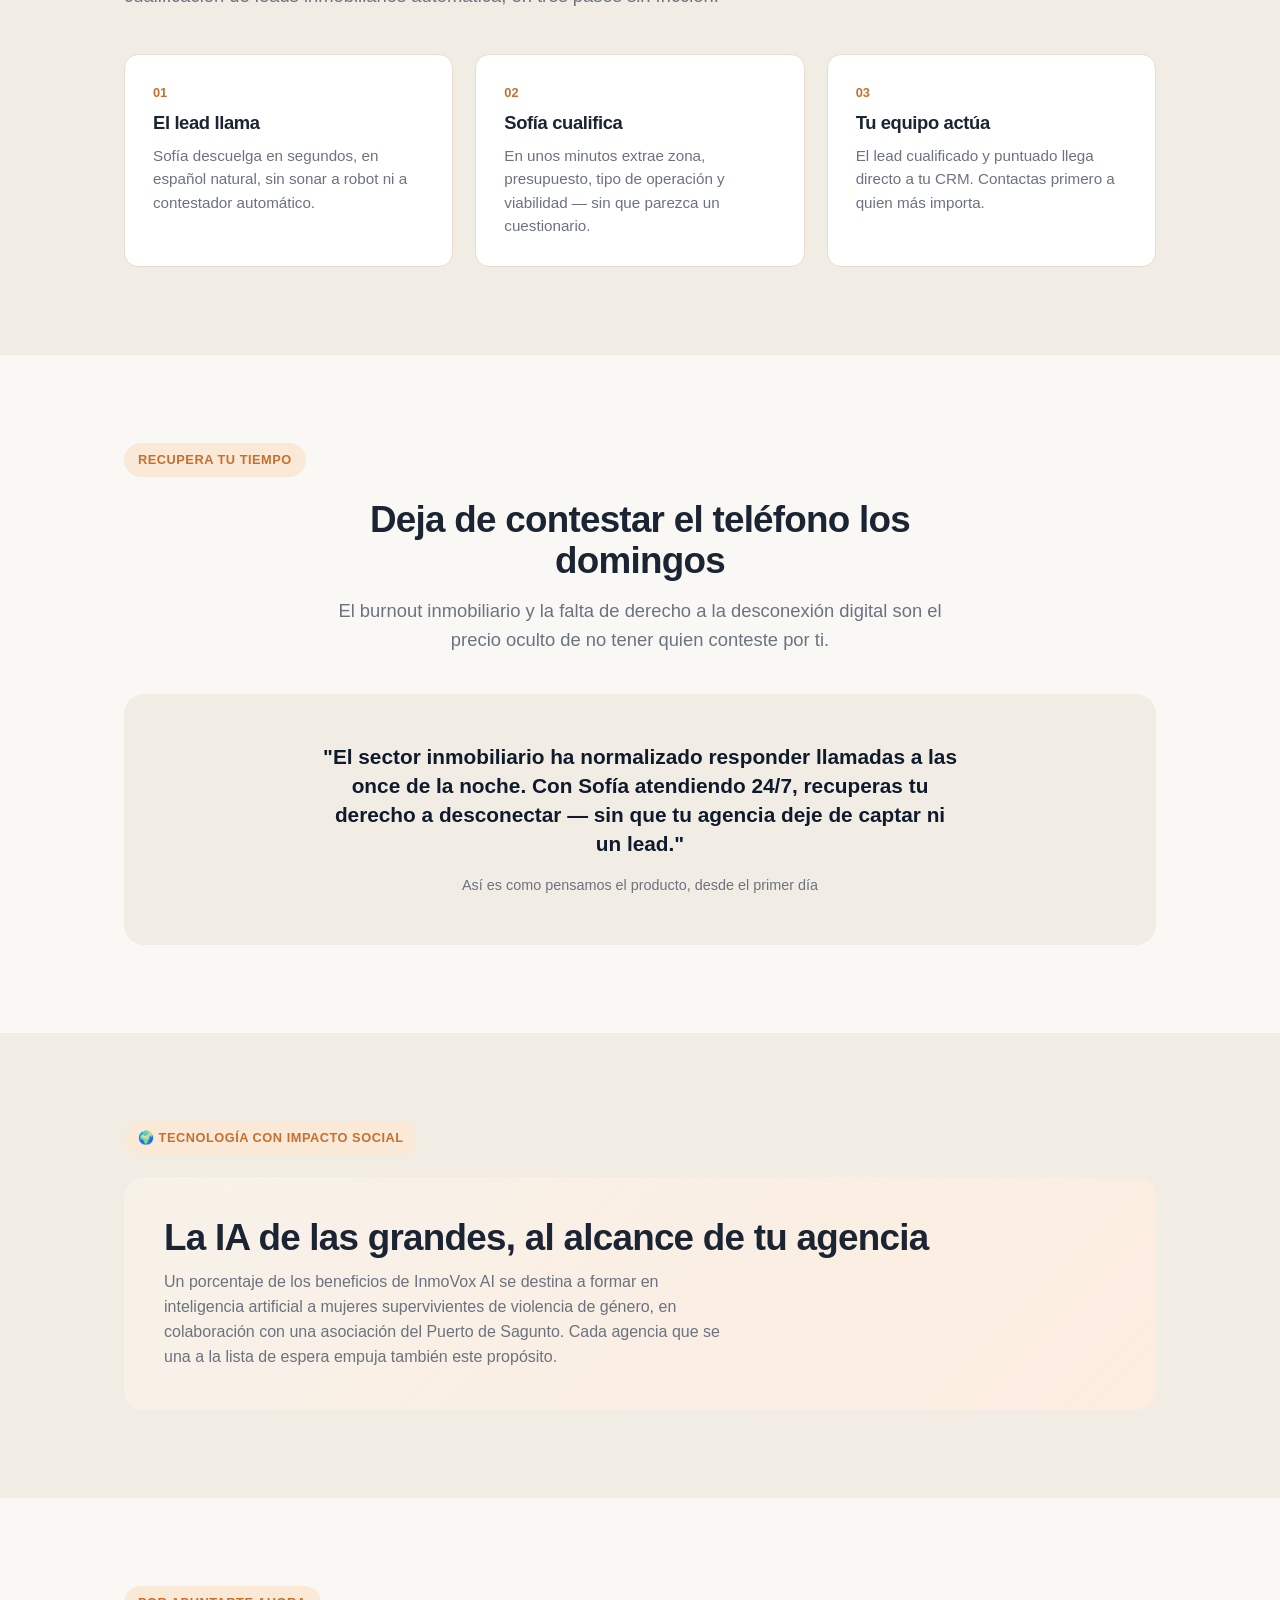
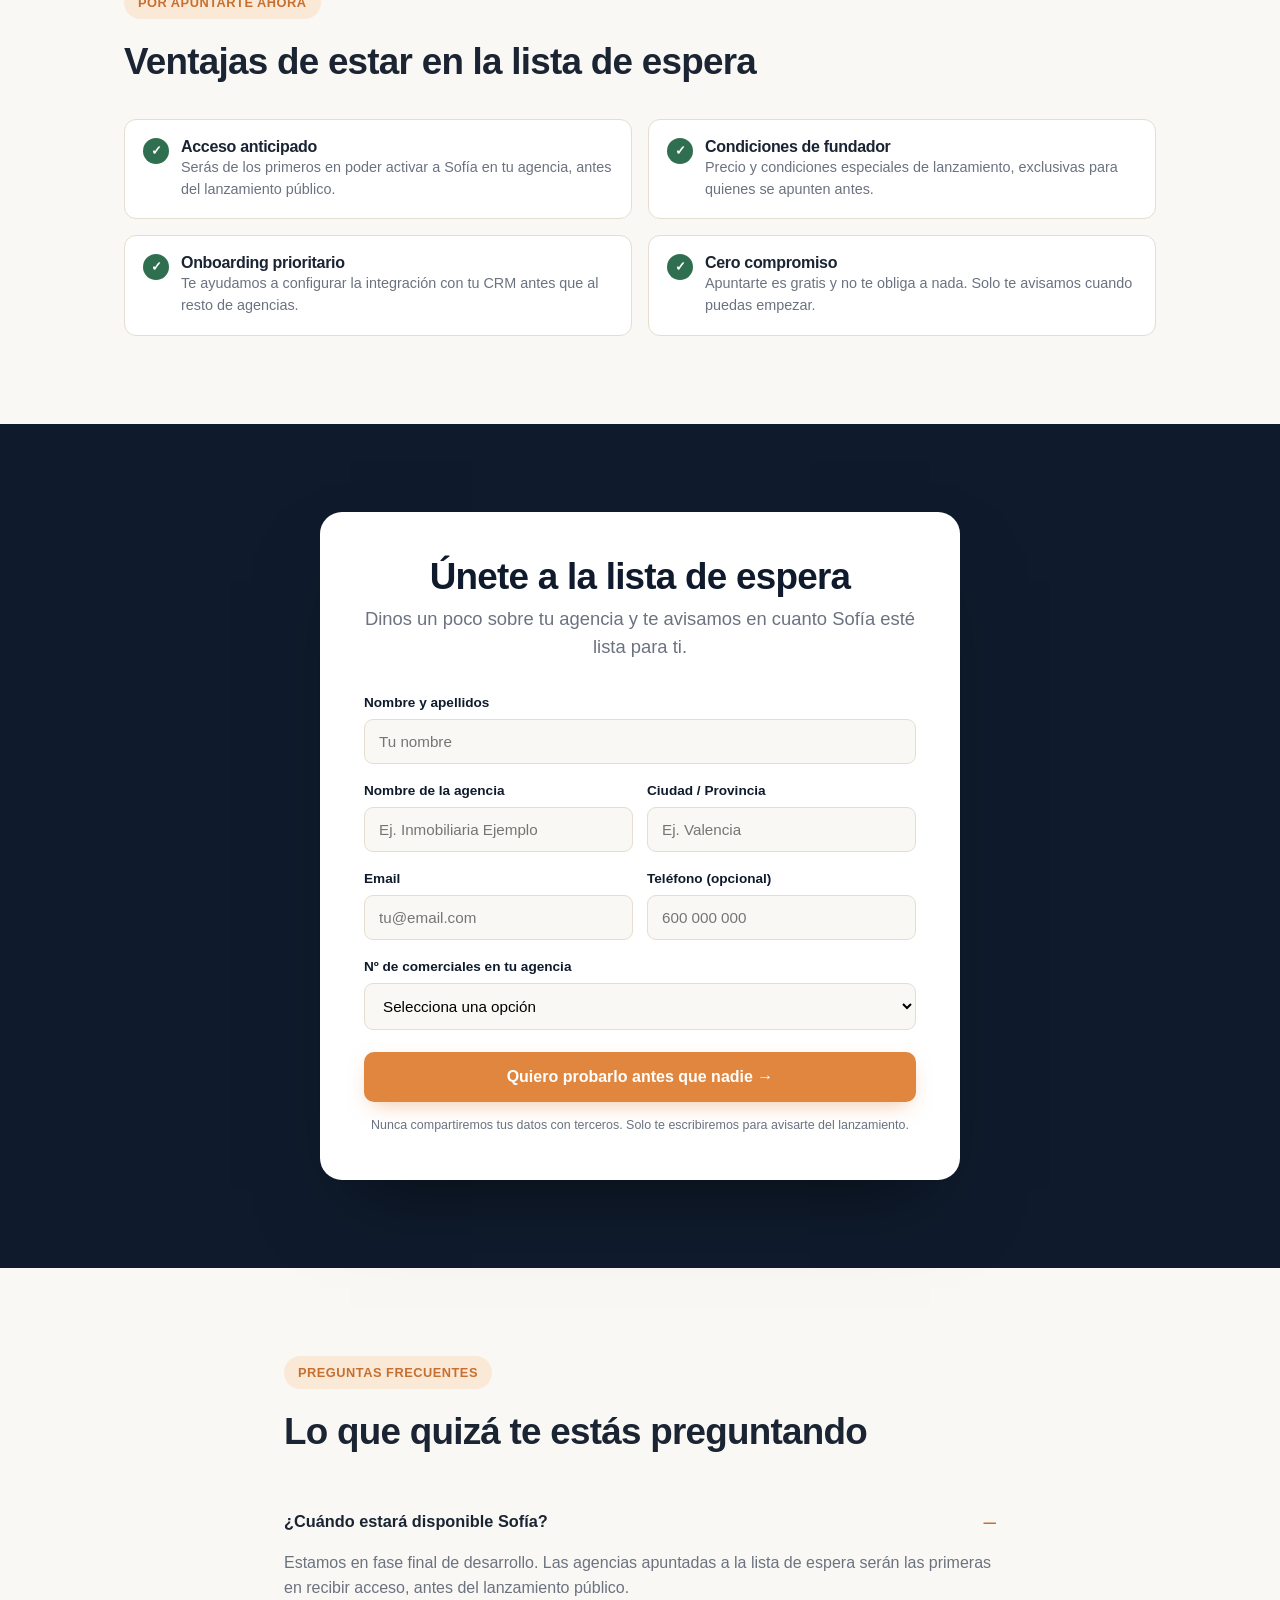
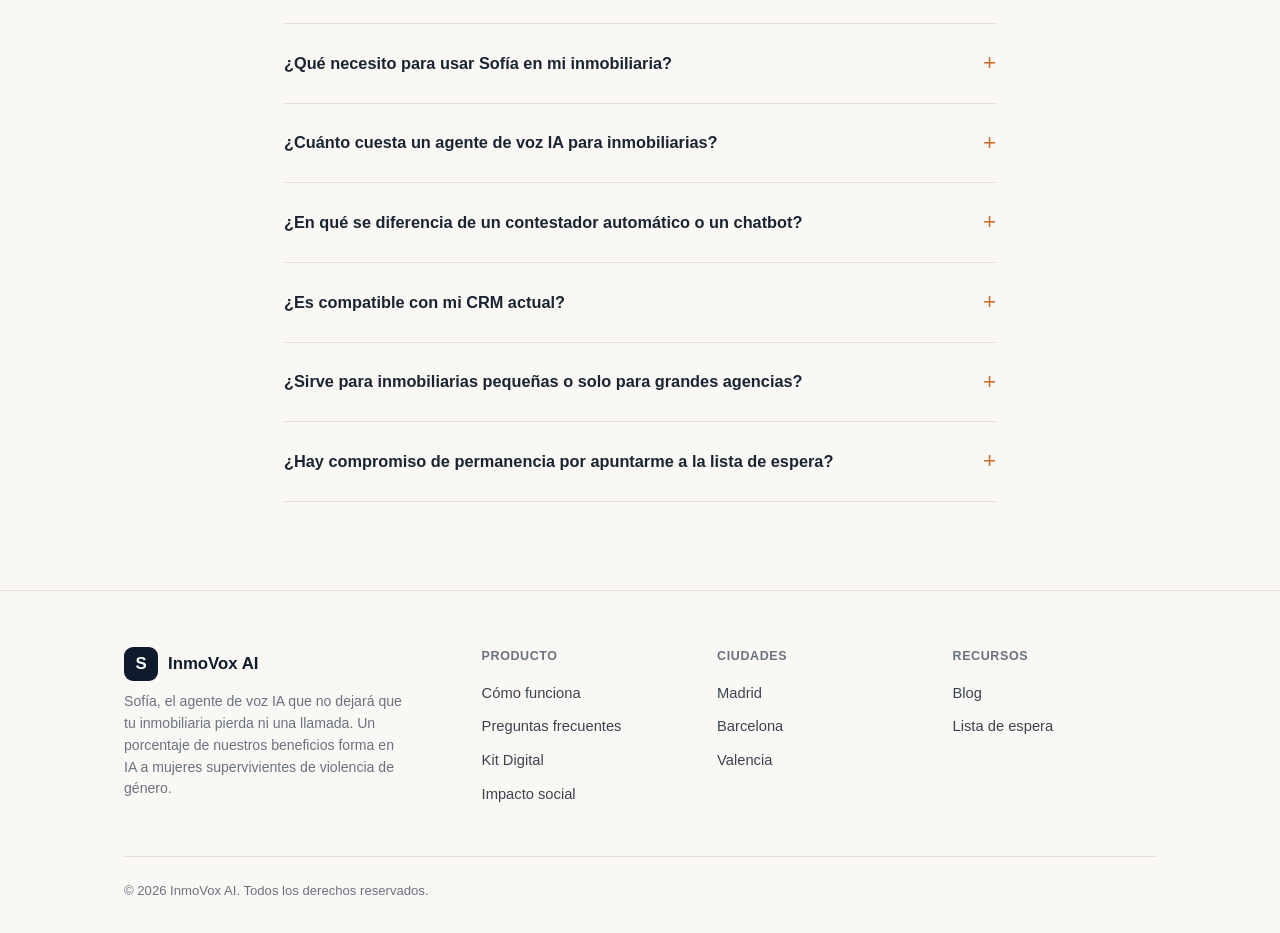
==== commit 4dbd4bcb: "Add files via upload" ====
--- a/index.html
+++ b/index.html
@@ -3,6 +3,25 @@
 <head>
 <meta charset="UTF-8">
 <meta name="viewport" content="width=device-width, initial-scale=1.0">
+
+<!-- Google tag (gtag.js) + Modo de Consentimiento v2 -->
+<script>
+  window.dataLayer = window.dataLayer || [];
+  function gtag(){dataLayer.push(arguments);}
+  // Por defecto denegado hasta que el usuario decida (cumplimiento RGPD/AEPD)
+  gtag('consent', 'default', {
+    'ad_storage': 'denied',
+    'ad_user_data': 'denied',
+    'ad_personalization': 'denied',
+    'analytics_storage': 'denied',
+    'wait_for_update': 500
+  });
+  gtag('js', new Date());
+  gtag('config', 'G-6JZMBQBF9L');
+</script>
+<script async src="https://www.googletagmanager.com/gtag/js?id=G-6JZMBQBF9L"></script>
+<script defer src="cookies.js"></script>
+
 
 <!--
   ============================================================================
--- a/style.css
+++ b/style.css
@@ -167,3 +167,22 @@
   .foot-cols{grid-template-columns:1fr 1fr}
   .nav-links{display:none}
 }
+
+/* ===== Banner de cookies ===== */
+.cookie-banner{position:fixed;left:0;right:0;bottom:0;z-index:9999;padding:16px;transform:translateY(120%);transition:transform .3s ease;pointer-events:none}
+.cookie-banner.cookie-visible{transform:translateY(0);pointer-events:auto}
+.cookie-inner{max-width:1080px;margin:0 auto;background:var(--navy);color:#fff;border-radius:16px;padding:20px 24px;box-shadow:0 20px 50px -12px rgba(15,27,45,.5);display:flex;align-items:center;gap:24px;flex-wrap:wrap}
+.cookie-text{flex:1 1 380px;min-width:260px}
+.cookie-text strong{display:block;font-size:1rem;margin-bottom:4px}
+.cookie-text span{font-size:.9rem;color:#c7cfda;line-height:1.5}
+.cookie-actions{display:flex;gap:12px;align-items:center;flex:0 0 auto}
+.cookie-btn{font-family:inherit;font-weight:700;font-size:.92rem;border-radius:10px;padding:12px 20px;cursor:pointer;border:none;transition:transform .15s ease,box-shadow .15s ease,background .15s ease}
+.cookie-accept{background:var(--amber);color:#fff;box-shadow:0 8px 20px -8px rgba(224,134,63,.6)}
+.cookie-accept:hover{transform:translateY(-2px);box-shadow:0 12px 24px -8px rgba(224,134,63,.7)}
+.cookie-reject{background:transparent;color:#c7cfda;border:1.5px solid rgba(255,255,255,.28)}
+.cookie-reject:hover{color:#fff;border-color:#fff}
+@media (max-width:640px){
+  .cookie-inner{flex-direction:column;align-items:stretch;text-align:left;padding:18px}
+  .cookie-actions{flex-direction:column-reverse}
+  .cookie-btn{width:100%}
+}
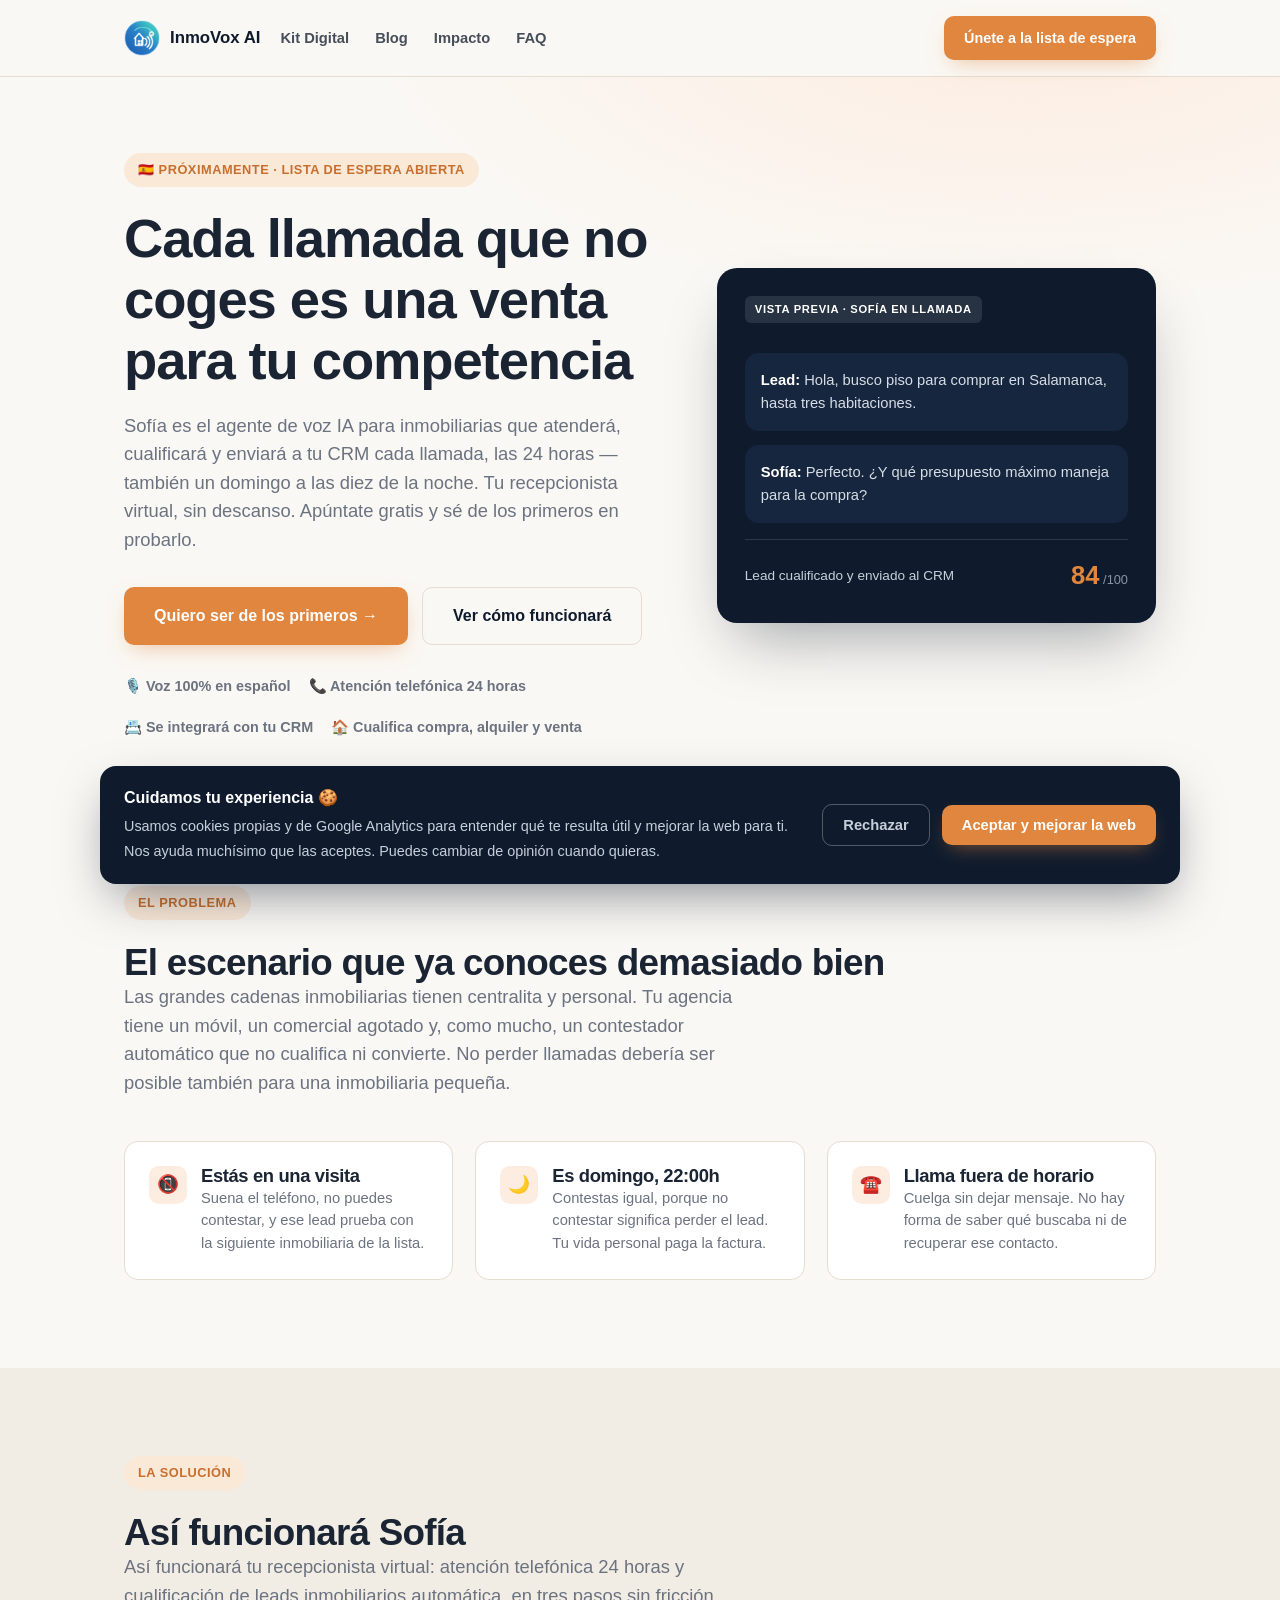
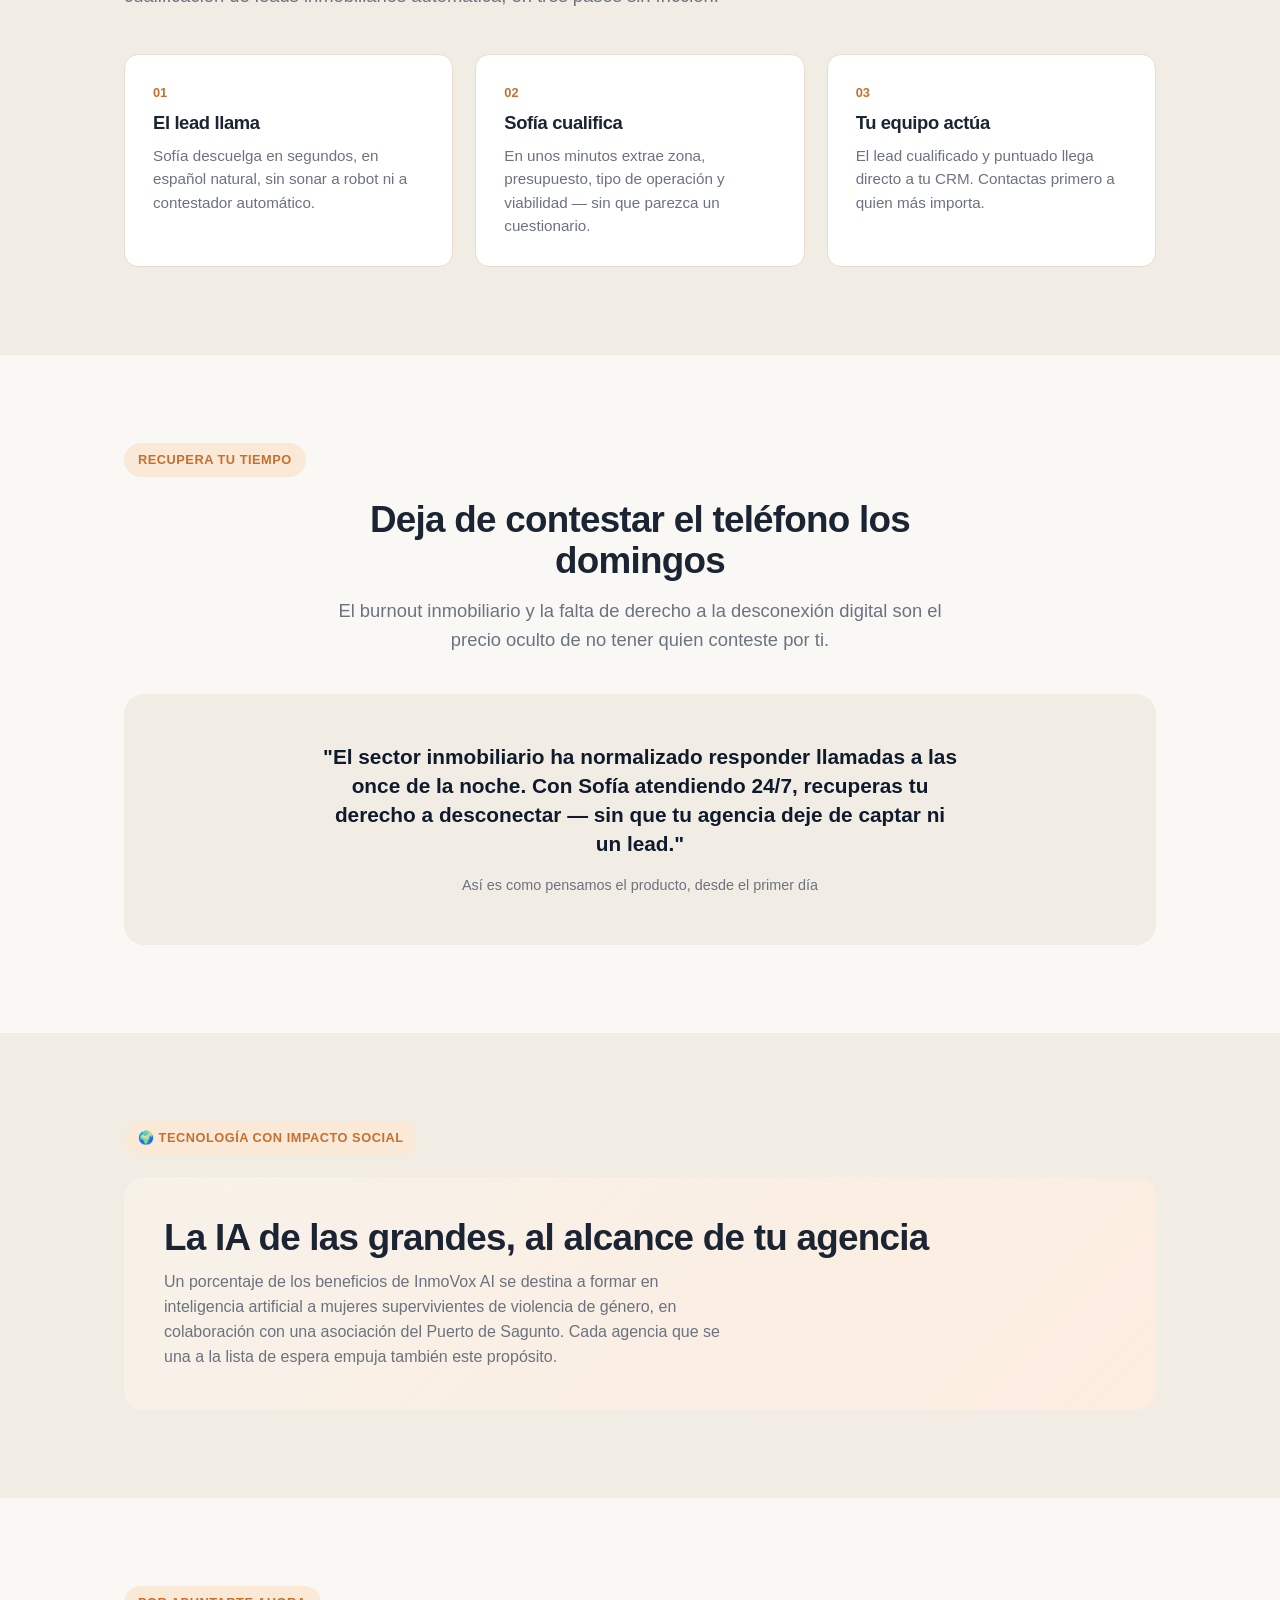
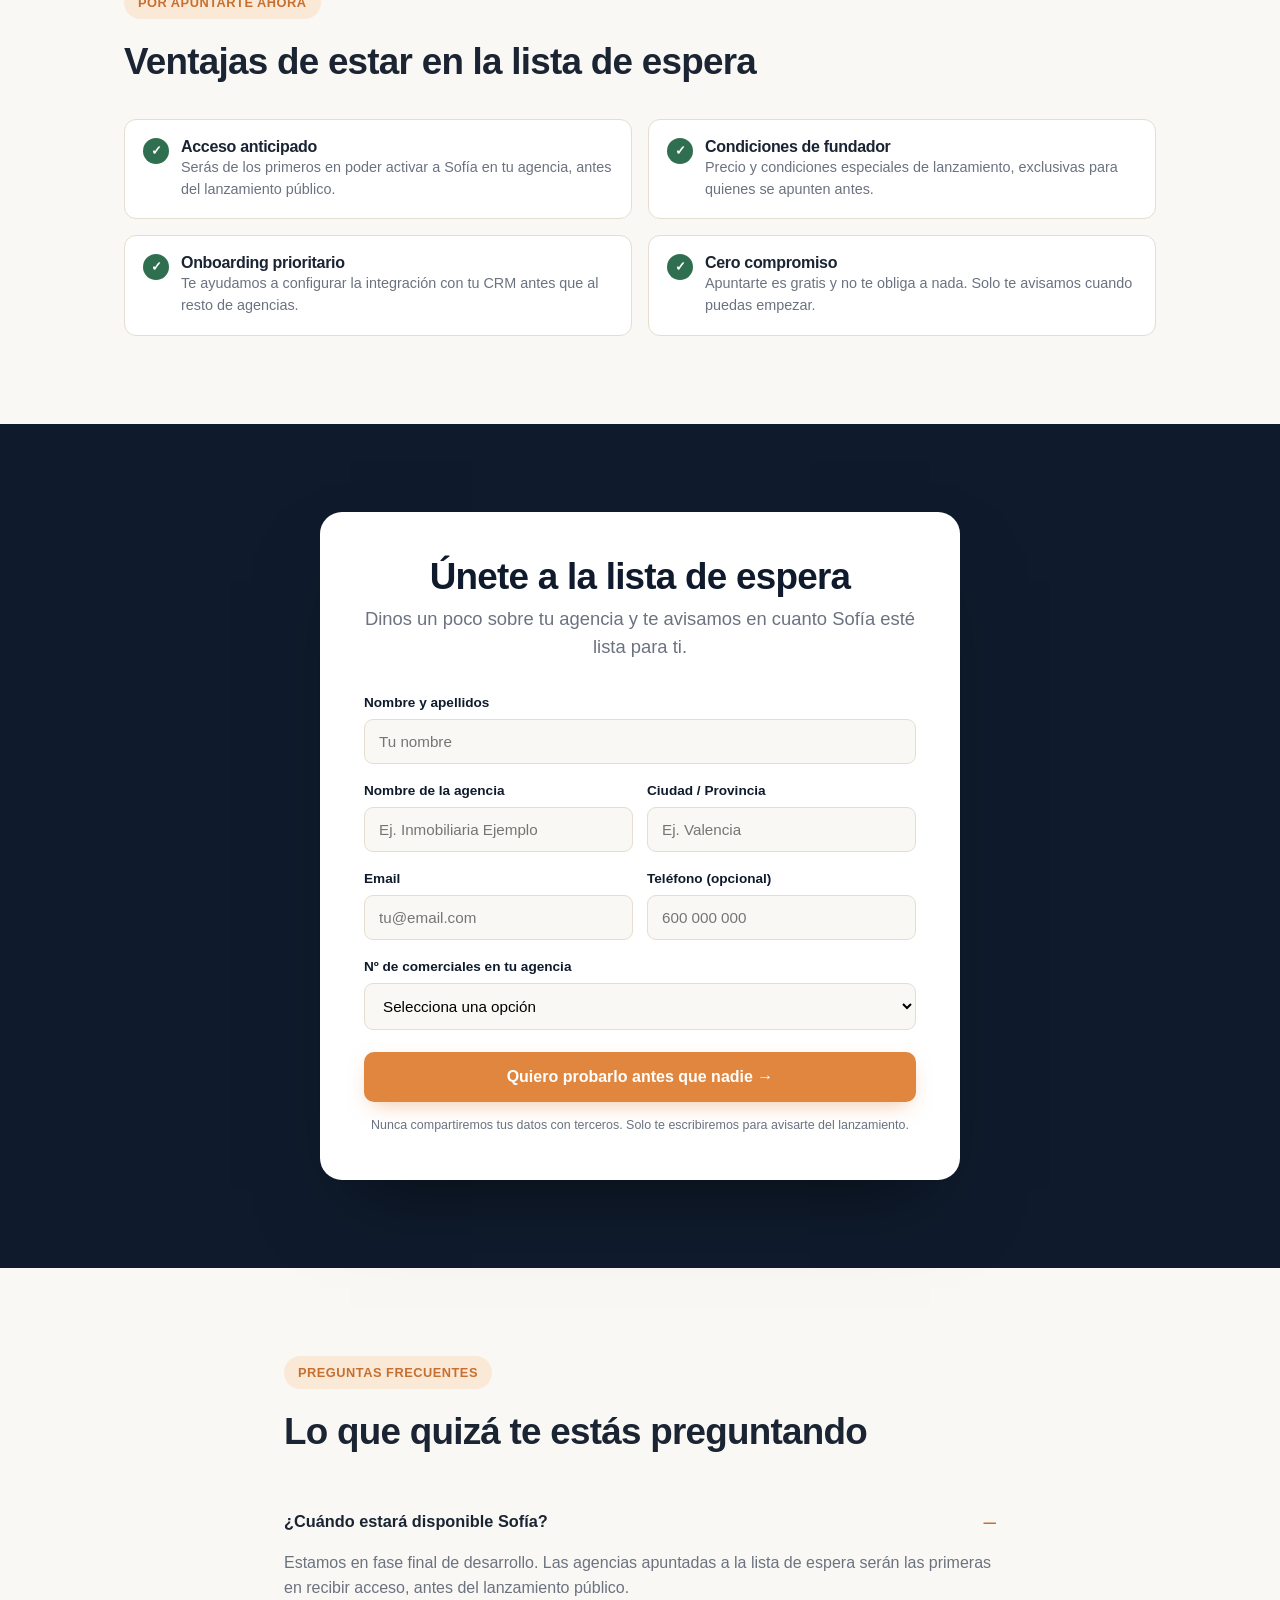
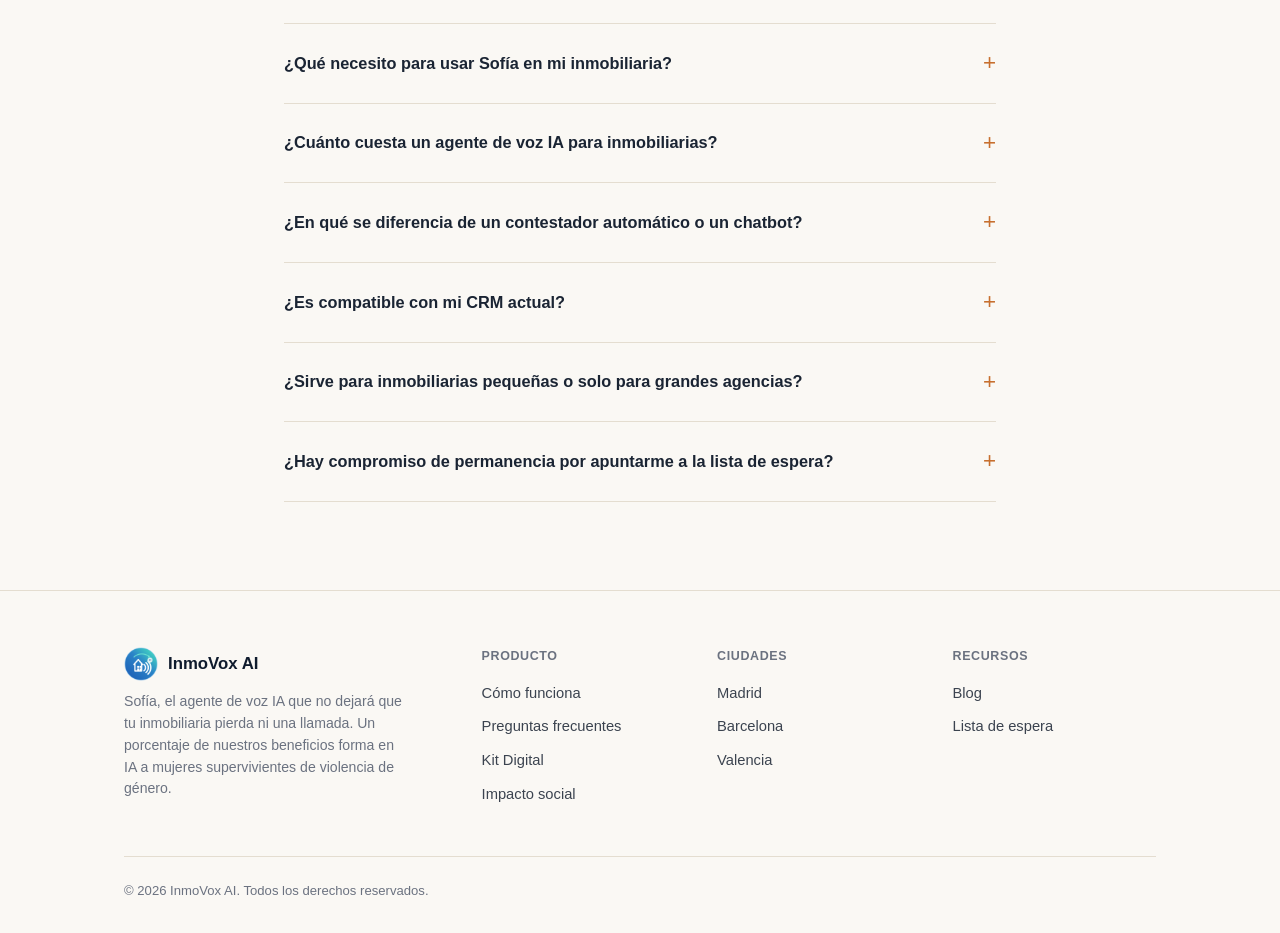
==== commit 884c66f7: "Add files via upload" ====
--- a/index.html
+++ b/index.html
@@ -3,6 +3,12 @@
 <head>
 <meta charset="UTF-8">
 <meta name="viewport" content="width=device-width, initial-scale=1.0">
+
+<link rel="icon" type="image/svg+xml" href="logo.svg">
+<link rel="icon" type="image/png" sizes="32x32" href="favicon-32x32.png">
+<link rel="icon" type="image/png" sizes="16x16" href="favicon-16x16.png">
+<link rel="icon" href="favicon.ico" sizes="any">
+<link rel="apple-touch-icon" href="apple-touch-icon.png">
 
 <!-- Google tag (gtag.js) + Modo de Consentimiento v2 -->
 <script>
@@ -116,7 +122,7 @@
 
 <header>
   <div class="nav">
-    <a href="index.html" class="brand"><span class="brand-mark">S</span> InmoVox AI</a>
+    <a href="index.html" class="brand"><img src="logo.png" alt="InmoVox AI" class="brand-logo" width="36" height="36"> InmoVox AI</a>
     <div class="nav-links">
       <a href="kit-digital.html">Kit Digital</a>
       <a href="blog.html">Blog</a>
@@ -356,7 +362,7 @@
   <div class="wrap">
     <div class="foot-cols">
       <div class="foot-brand">
-        <div class="brand"><span class="brand-mark">S</span> InmoVox AI</div>
+        <div class="brand"><img src="logo.png" alt="InmoVox AI" class="brand-logo" width="36" height="36"> InmoVox AI</div>
         <p>Sofía, el agente de voz IA que no dejará que tu inmobiliaria pierda ni una llamada. Un porcentaje de nuestros beneficios forma en IA a mujeres supervivientes de violencia de género.</p>
       </div>
       <div>
--- a/style.css
+++ b/style.css
@@ -186,3 +186,7 @@
   .cookie-actions{flex-direction:column-reverse}
   .cookie-btn{width:100%}
 }
+
+/* ===== Logo de marca ===== */
+.brand-logo{width:36px;height:36px;display:block;flex:0 0 auto;object-fit:contain}
+.foot-brand .brand .brand-logo,.foot-cols .brand .brand-logo{width:34px;height:34px}
